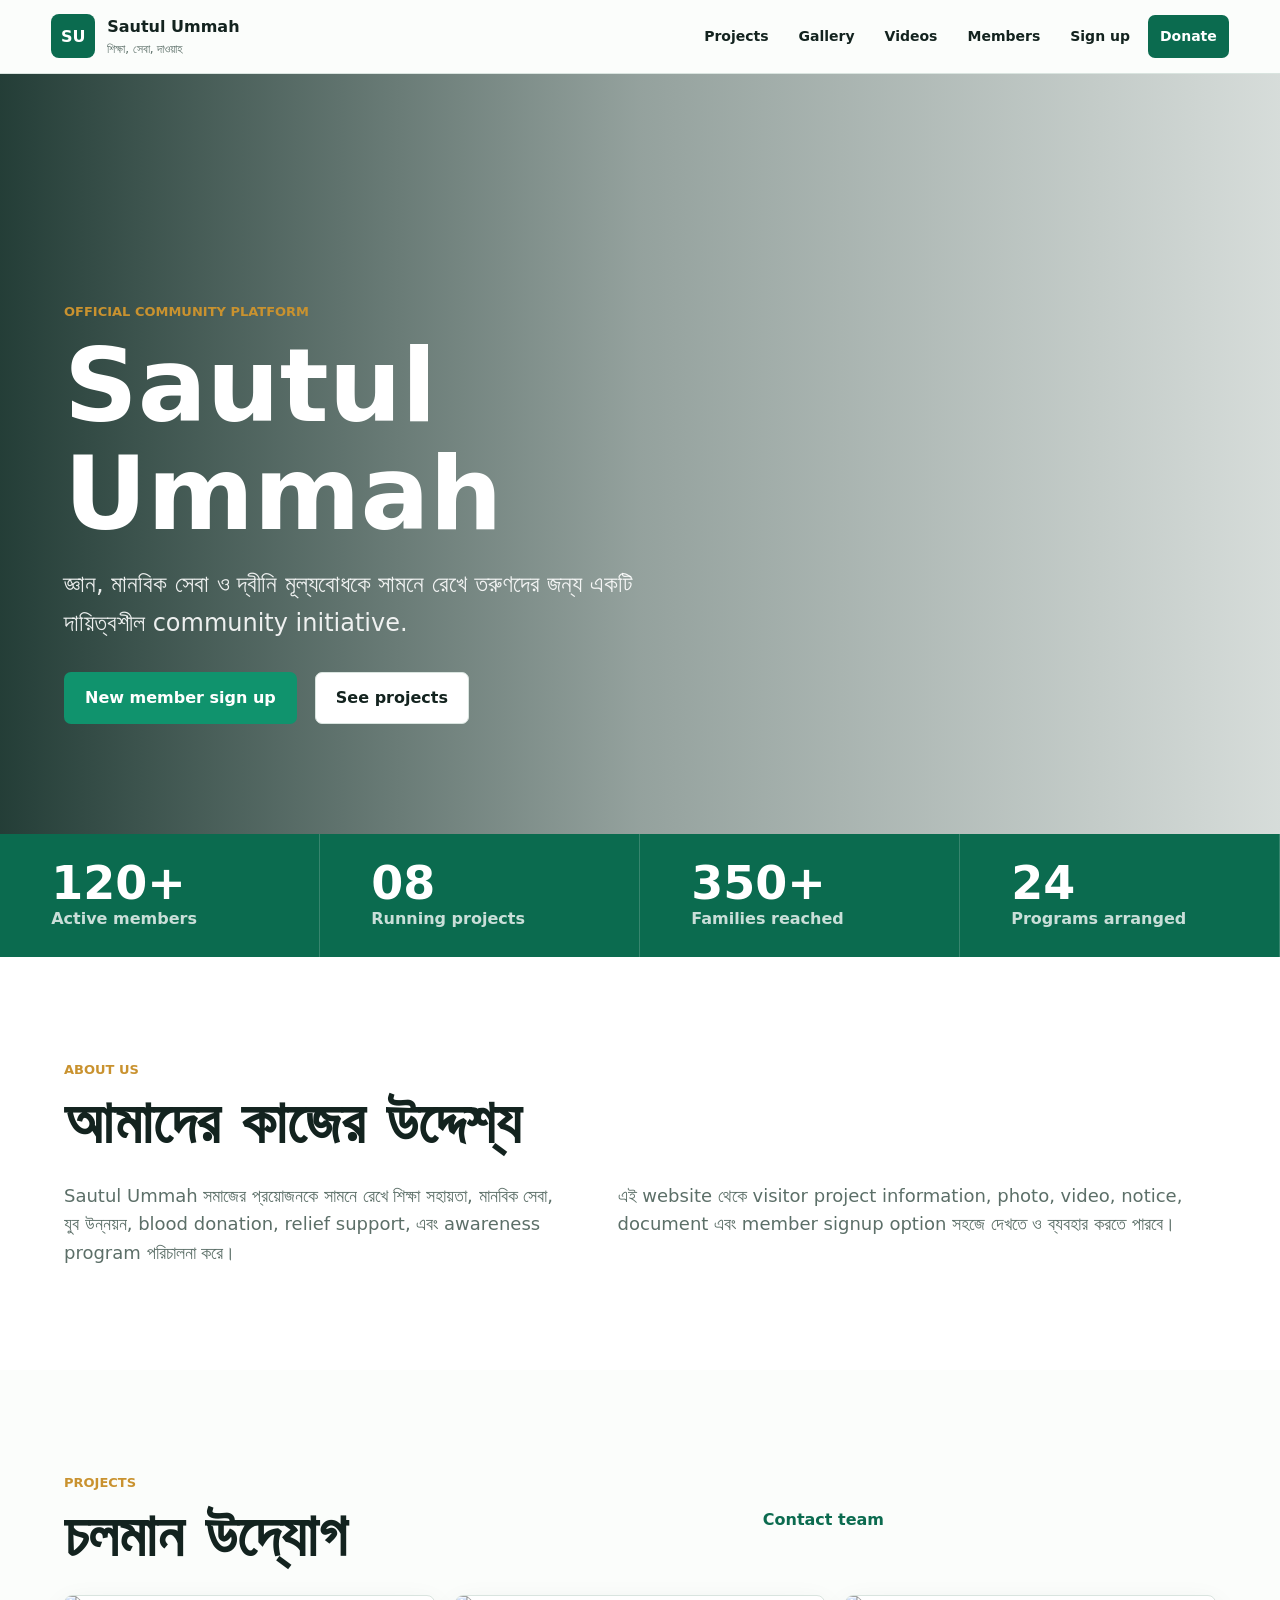
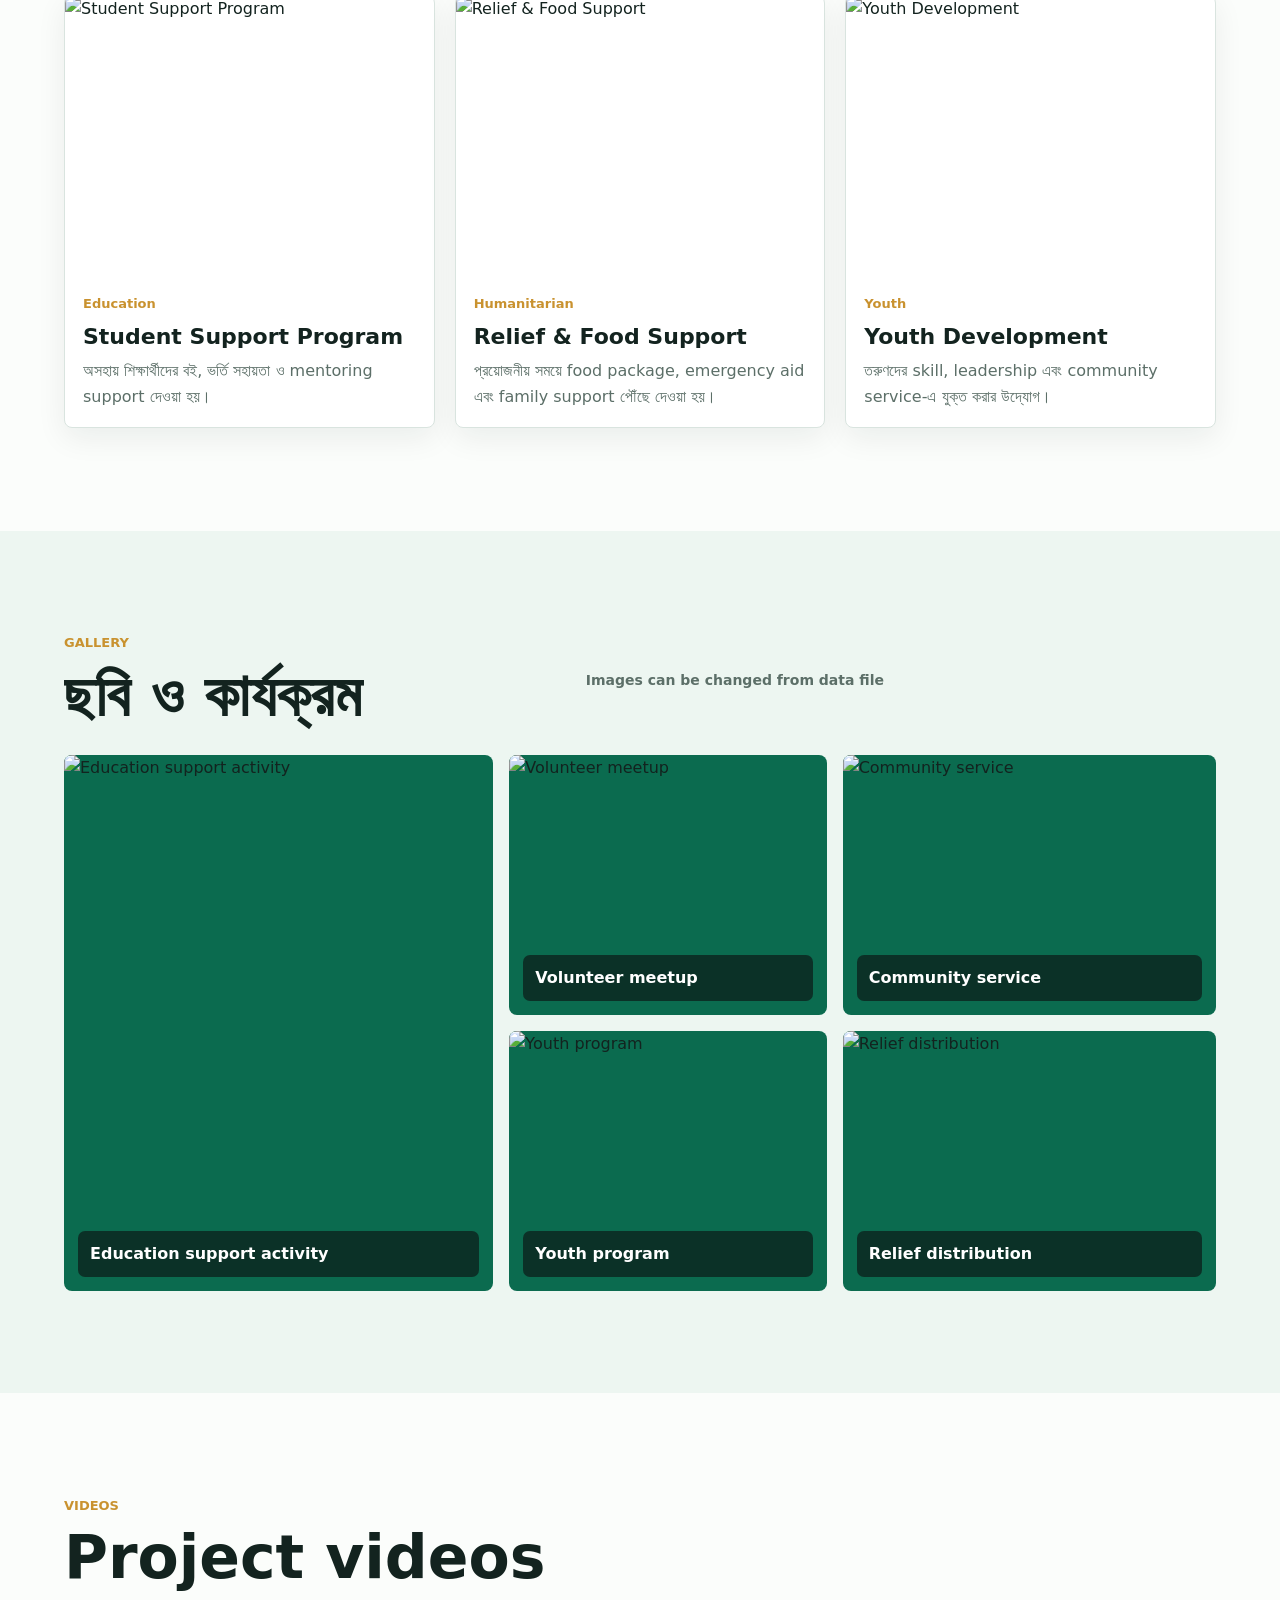
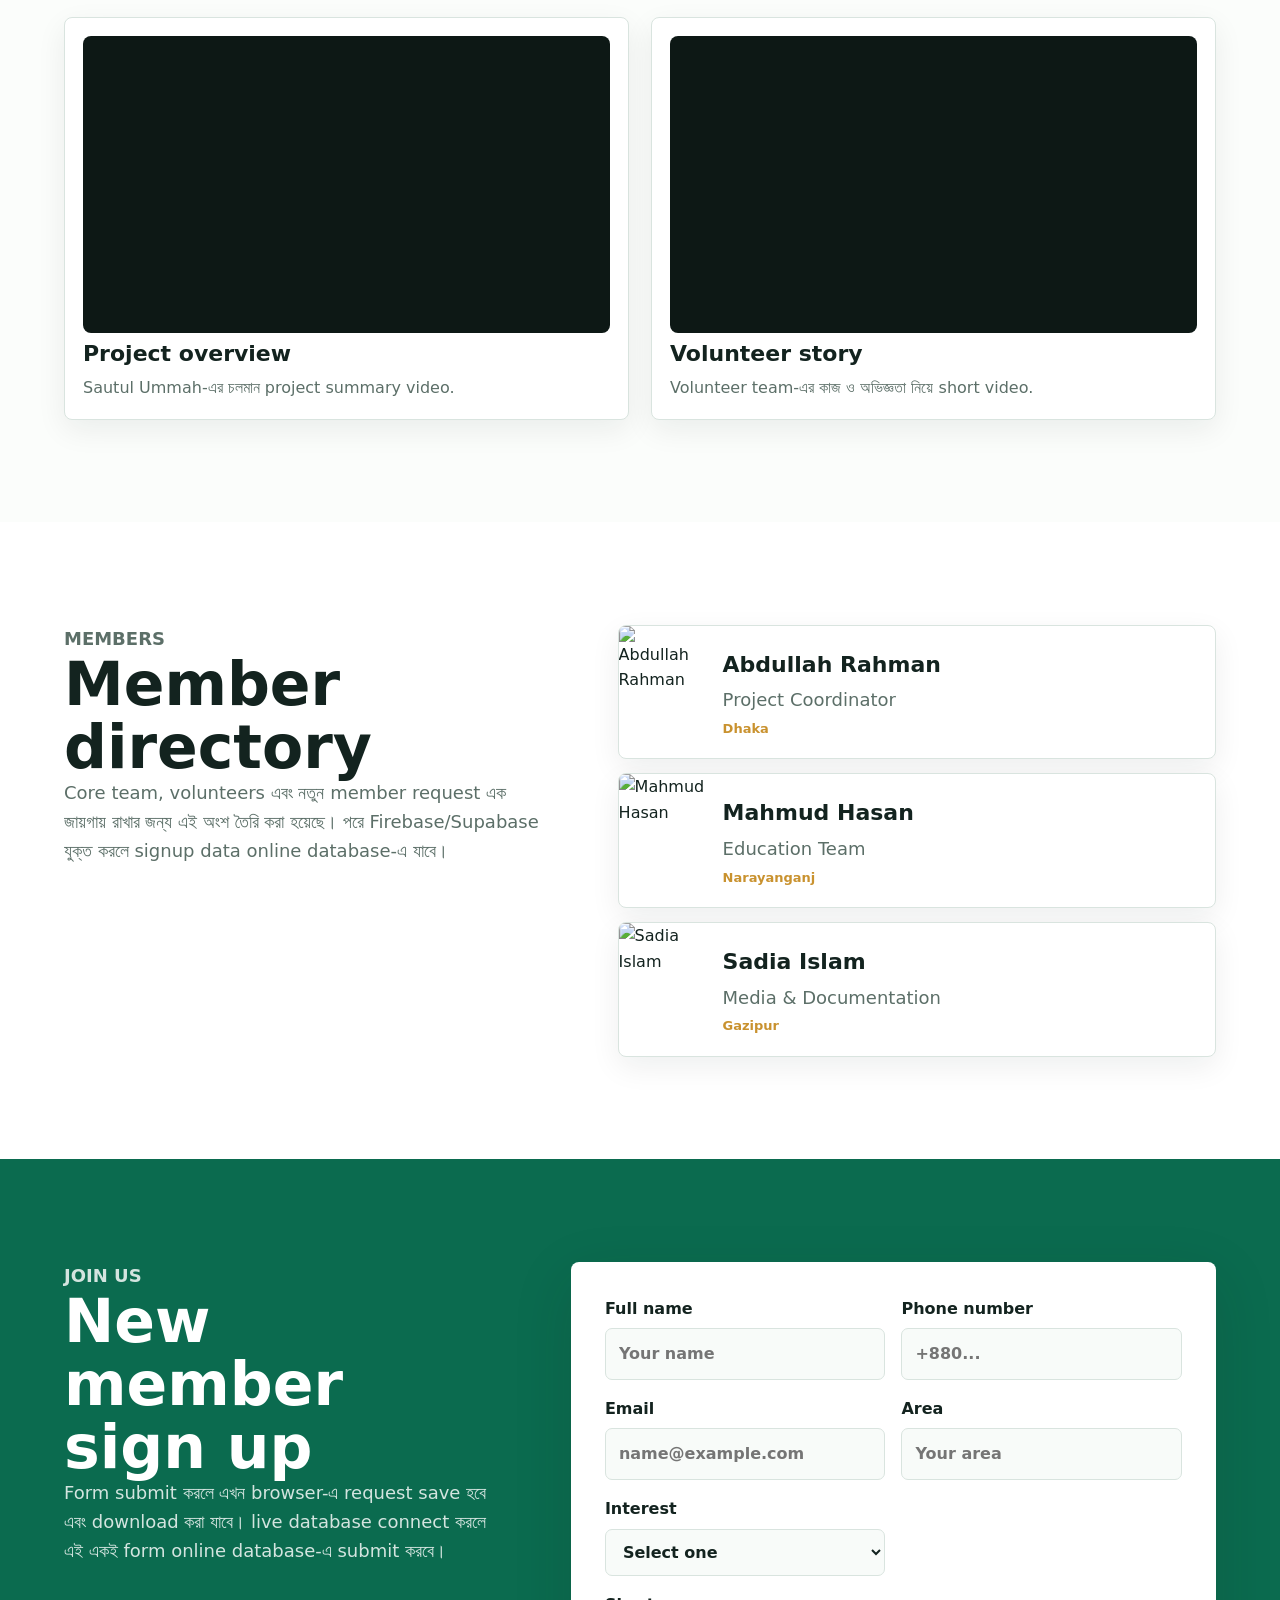
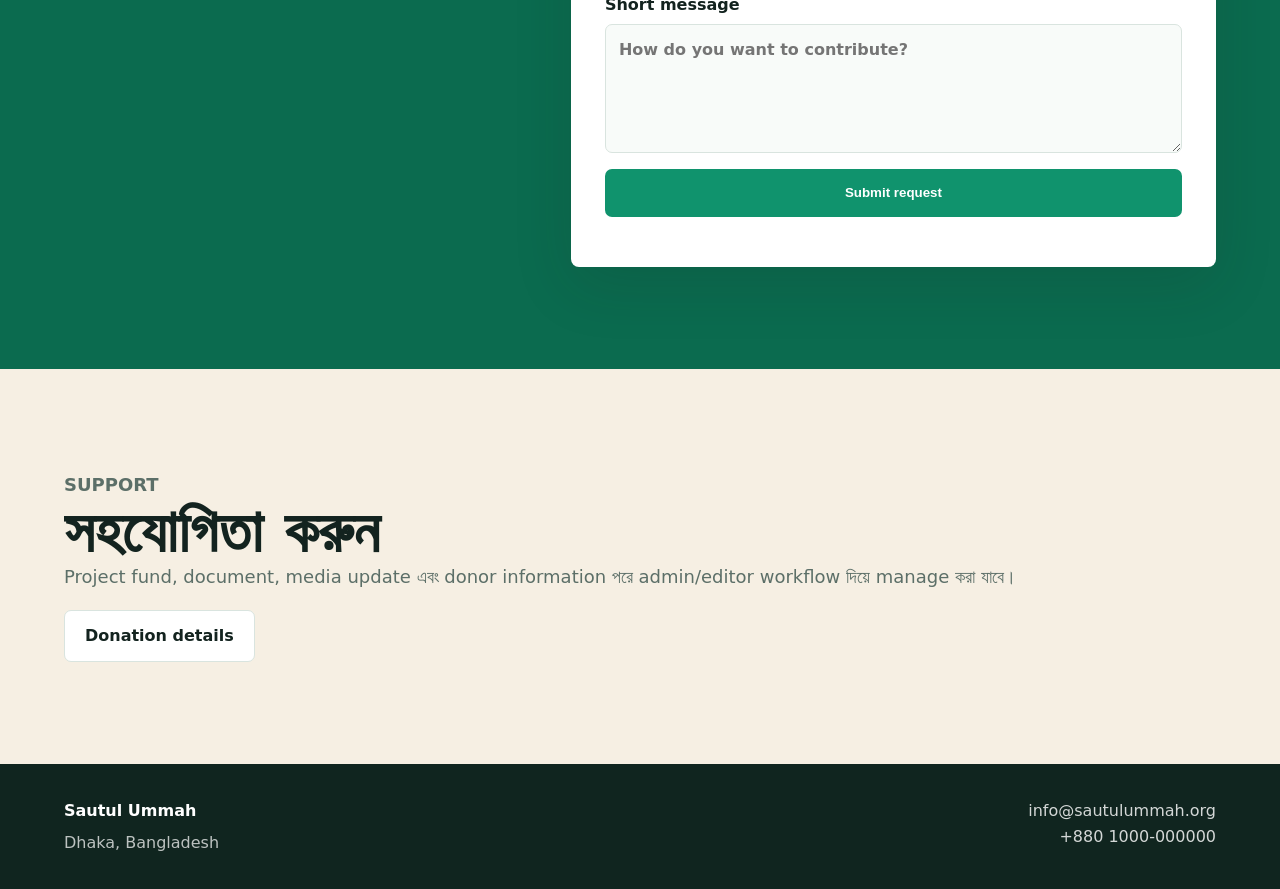
==== index.html @ bb265a9c "Initial Sautul Ummah website" ====
<!doctype html>
<html lang="bn">
  <head>
    <meta charset="utf-8" />
    <meta name="viewport" content="width=device-width, initial-scale=1" />
    <meta
      name="description"
      content="Sautul Ummah - শিক্ষা, সেবা ও সামাজিক কল্যাণমূলক উদ্যোগের অফিসিয়াল website."
    />
    <title>Sautul Ummah</title>
    <link rel="preconnect" href="https://images.unsplash.com" />
    <link rel="stylesheet" href="styles.css" />
  </head>
  <body>
    <header class="site-header">
      <a class="brand" href="#home" aria-label="Sautul Ummah home">
        <span class="brand-mark">SU</span>
        <span>
          <strong>Sautul Ummah</strong>
          <small>শিক্ষা, সেবা, দাওয়াহ</small>
        </span>
      </a>

      <button class="nav-toggle" type="button" aria-label="Menu" aria-expanded="false">
        <span></span>
        <span></span>
        <span></span>
      </button>

      <nav class="site-nav" aria-label="Primary navigation">
        <a href="#projects">Projects</a>
        <a href="#gallery">Gallery</a>
        <a href="#videos">Videos</a>
        <a href="#members">Members</a>
        <a href="#signup">Sign up</a>
        <a class="nav-cta" href="#donate">Donate</a>
      </nav>
    </header>

    <main id="home">
      <section class="hero">
        <div class="hero-media" role="img" aria-label="Community education and service"></div>
        <div class="hero-content">
          <p class="eyebrow">Official community platform</p>
          <h1>Sautul Ummah</h1>
          <p>
            জ্ঞান, মানবিক সেবা ও দ্বীনি মূল্যবোধকে সামনে রেখে তরুণদের জন্য একটি
            দায়িত্বশীল community initiative.
          </p>
          <div class="hero-actions">
            <a class="button primary" href="#signup">New member sign up</a>
            <a class="button secondary" href="#projects">See projects</a>
          </div>
        </div>
      </section>

      <section class="stats-band" aria-label="Sautul Ummah highlights">
        <div>
          <strong data-stat="members">120+</strong>
          <span>Active members</span>
        </div>
        <div>
          <strong data-stat="projects">08</strong>
          <span>Running projects</span>
        </div>
        <div>
          <strong data-stat="families">350+</strong>
          <span>Families reached</span>
        </div>
        <div>
          <strong data-stat="events">24</strong>
          <span>Programs arranged</span>
        </div>
      </section>

      <section class="section intro-section">
        <div class="section-heading">
          <p class="eyebrow">About us</p>
          <h2>আমাদের কাজের উদ্দেশ্য</h2>
        </div>
        <div class="intro-grid">
          <p>
            Sautul Ummah সমাজের প্রয়োজনকে সামনে রেখে শিক্ষা সহায়তা, মানবিক সেবা,
            যুব উন্নয়ন, blood donation, relief support, এবং awareness program পরিচালনা করে।
          </p>
          <p>
            এই website থেকে visitor project information, photo, video, notice, document
            এবং member signup option সহজে দেখতে ও ব্যবহার করতে পারবে।
          </p>
        </div>
      </section>

      <section class="section" id="projects">
        <div class="section-heading row-heading">
          <div>
            <p class="eyebrow">Projects</p>
            <h2>চলমান উদ্যোগ</h2>
          </div>
          <a class="text-link" href="#contact">Contact team</a>
        </div>
        <div class="project-grid" id="projectGrid"></div>
      </section>

      <section class="section gallery-section" id="gallery">
        <div class="section-heading row-heading">
          <div>
            <p class="eyebrow">Gallery</p>
            <h2>ছবি ও কার্যক্রম</h2>
          </div>
          <span class="section-note">Images can be changed from data file</span>
        </div>
        <div class="gallery-grid" id="galleryGrid"></div>
      </section>

      <section class="section video-section" id="videos">
        <div class="section-heading">
          <p class="eyebrow">Videos</p>
          <h2>Project videos</h2>
        </div>
        <div class="video-grid" id="videoGrid"></div>
      </section>

      <section class="section split-section" id="members">
        <div>
          <p class="eyebrow">Members</p>
          <h2>Member directory</h2>
          <p>
            Core team, volunteers এবং নতুন member request এক জায়গায় রাখার জন্য এই অংশ
            তৈরি করা হয়েছে। পরে Firebase/Supabase যুক্ত করলে signup data online database-এ যাবে।
          </p>
        </div>
        <div class="member-list" id="memberList"></div>
      </section>

      <section class="section signup-section" id="signup">
        <div class="signup-copy">
          <p class="eyebrow">Join us</p>
          <h2>New member sign up</h2>
          <p>
            Form submit করলে এখন browser-এ request save হবে এবং download করা যাবে।
            live database connect করলে এই একই form online database-এ submit করবে।
          </p>
        </div>
        <form class="signup-form" id="signupForm">
          <label>
            Full name
            <input name="name" type="text" placeholder="Your name" required />
          </label>
          <label>
            Phone number
            <input name="phone" type="tel" placeholder="+880..." required />
          </label>
          <label>
            Email
            <input name="email" type="email" placeholder="name@example.com" />
          </label>
          <label>
            Area
            <input name="area" type="text" placeholder="Your area" required />
          </label>
          <label>
            Interest
            <select name="interest" required>
              <option value="">Select one</option>
              <option>Education support</option>
              <option>Relief work</option>
              <option>Media team</option>
              <option>Event management</option>
              <option>General volunteer</option>
            </select>
          </label>
          <label class="full">
            Short message
            <textarea name="message" rows="4" placeholder="How do you want to contribute?"></textarea>
          </label>
          <button class="button primary full" type="submit">Submit request</button>
          <p class="form-status" id="formStatus" role="status"></p>
        </form>
      </section>

      <section class="section donate-section" id="donate">
        <div>
          <p class="eyebrow">Support</p>
          <h2>সহযোগিতা করুন</h2>
          <p>
            Project fund, document, media update এবং donor information পরে admin/editor
            workflow দিয়ে manage করা যাবে।
          </p>
        </div>
        <a class="button secondary" href="#contact">Donation details</a>
      </section>
    </main>

    <footer class="site-footer" id="contact">
      <div>
        <strong>Sautul Ummah</strong>
        <p>Dhaka, Bangladesh</p>
      </div>
      <div>
        <a href="mailto:info@sautulummah.org">info@sautulummah.org</a>
        <a href="tel:+8801000000000">+880 1000-000000</a>
      </div>
    </footer>

    <template id="projectTemplate">
      <article class="project-card">
        <img alt="" loading="lazy" />
        <div>
          <span></span>
          <h3></h3>
          <p></p>
        </div>
      </article>
    </template>

    <template id="galleryTemplate">
      <figure class="gallery-item">
        <img alt="" loading="lazy" />
        <figcaption></figcaption>
      </figure>
    </template>

    <template id="videoTemplate">
      <article class="video-card">
        <div class="video-frame"></div>
        <h3></h3>
        <p></p>
      </article>
    </template>

    <template id="memberTemplate">
      <article class="member-card">
        <img alt="" loading="lazy" />
        <div>
          <h3></h3>
          <p></p>
          <span></span>
        </div>
      </article>
    </template>

    <script src="script.js"></script>
  </body>
</html>
---- styles.css ----
:root {
  --ink: #13231f;
  --muted: #5c6f68;
  --line: #d9e4df;
  --paper: #fbfdfb;
  --soft: #edf6f1;
  --green: #0b6b4f;
  --green-2: #10936d;
  --gold: #c9922f;
  --red: #b94d43;
  --white: #ffffff;
  --shadow: 0 18px 60px rgba(19, 35, 31, 0.14);
}

* {
  box-sizing: border-box;
}

html {
  scroll-behavior: smooth;
}

body {
  margin: 0;
  color: var(--ink);
  background: var(--paper);
  font-family: Inter, ui-sans-serif, system-ui, -apple-system, BlinkMacSystemFont, "Segoe UI", sans-serif;
  line-height: 1.6;
}

img,
iframe {
  display: block;
  max-width: 100%;
}

a {
  color: inherit;
  text-decoration: none;
}

.site-header {
  position: sticky;
  top: 0;
  z-index: 20;
  display: flex;
  align-items: center;
  justify-content: space-between;
  gap: 24px;
  padding: 14px clamp(18px, 4vw, 56px);
  background: rgba(251, 253, 251, 0.92);
  border-bottom: 1px solid var(--line);
  backdrop-filter: blur(16px);
}

.brand {
  display: inline-flex;
  align-items: center;
  gap: 12px;
  min-width: max-content;
}

.brand-mark {
  display: grid;
  width: 44px;
  height: 44px;
  place-items: center;
  border-radius: 8px;
  color: var(--white);
  background: var(--green);
  font-weight: 800;
}

.brand strong,
.brand small {
  display: block;
}

.brand small {
  color: var(--muted);
  font-size: 12px;
}

.site-nav {
  display: flex;
  align-items: center;
  gap: 6px;
  font-size: 14px;
  font-weight: 700;
}

.site-nav a {
  padding: 10px 12px;
  border-radius: 7px;
}

.site-nav a:hover {
  background: var(--soft);
}

.site-nav .nav-cta {
  color: var(--white);
  background: var(--green);
}

.nav-toggle {
  display: none;
  width: 42px;
  height: 42px;
  border: 1px solid var(--line);
  border-radius: 7px;
  background: var(--white);
}

.nav-toggle span {
  display: block;
  width: 18px;
  height: 2px;
  margin: 4px auto;
  background: var(--ink);
}

.hero {
  position: relative;
  min-height: min(760px, calc(100vh - 72px));
  display: grid;
  align-items: end;
  overflow: hidden;
  color: var(--white);
}

.hero-media {
  position: absolute;
  inset: 0;
  background:
    linear-gradient(90deg, rgba(6, 35, 28, 0.88), rgba(6, 35, 28, 0.42), rgba(6, 35, 28, 0.15)),
    url("https://images.unsplash.com/photo-1593113598332-cd288d649433?auto=format&fit=crop&w=1800&q=82") center/cover;
}

.hero-content {
  position: relative;
  width: min(760px, 100%);
  padding: clamp(70px, 14vw, 150px) clamp(18px, 5vw, 70px) clamp(64px, 9vw, 110px);
}

.eyebrow {
  margin: 0 0 10px;
  color: var(--gold);
  font-size: 13px;
  font-weight: 800;
  letter-spacing: 0;
  text-transform: uppercase;
}

.hero h1,
.section h2 {
  margin: 0;
  line-height: 1.05;
  letter-spacing: 0;
}

.hero h1 {
  font-size: clamp(48px, 8vw, 104px);
}

.hero p:not(.eyebrow) {
  max-width: 620px;
  margin: 18px 0 0;
  color: rgba(255, 255, 255, 0.9);
  font-size: clamp(18px, 2vw, 24px);
}

.hero-actions,
.row-heading,
.donate-section {
  display: flex;
  align-items: center;
  justify-content: space-between;
  gap: 18px;
  flex-wrap: wrap;
}

.hero-actions {
  justify-content: flex-start;
  margin-top: 30px;
}

.button {
  display: inline-flex;
  align-items: center;
  justify-content: center;
  min-height: 48px;
  padding: 12px 20px;
  border: 1px solid transparent;
  border-radius: 7px;
  font-weight: 800;
  cursor: pointer;
}

.button.primary {
  color: var(--white);
  background: var(--green-2);
}

.button.secondary {
  color: var(--ink);
  background: var(--white);
  border-color: var(--line);
}

.text-link {
  color: var(--green);
  font-weight: 800;
}

.stats-band {
  display: grid;
  grid-template-columns: repeat(4, 1fr);
  background: var(--green);
  color: var(--white);
}

.stats-band div {
  padding: 26px clamp(18px, 4vw, 52px);
  border-right: 1px solid rgba(255, 255, 255, 0.18);
}

.stats-band strong {
  display: block;
  font-size: clamp(28px, 4vw, 46px);
  line-height: 1;
}

.stats-band span {
  color: rgba(255, 255, 255, 0.78);
  font-weight: 700;
}

.section {
  padding: clamp(58px, 8vw, 104px) clamp(18px, 5vw, 70px);
}

.section-heading {
  max-width: 820px;
  margin-bottom: 28px;
}

.section h2 {
  font-size: clamp(32px, 5vw, 60px);
}

.intro-section {
  background: var(--white);
}

.intro-grid,
.split-section {
  display: grid;
  grid-template-columns: 0.9fr 1.1fr;
  gap: clamp(24px, 5vw, 70px);
  align-items: start;
}

.intro-grid p,
.split-section p,
.signup-copy p,
.donate-section p {
  margin: 0;
  color: var(--muted);
  font-size: 18px;
}

.project-grid {
  display: grid;
  grid-template-columns: repeat(3, minmax(0, 1fr));
  gap: 20px;
}

.project-card,
.video-card,
.member-card {
  background: var(--white);
  border: 1px solid var(--line);
  border-radius: 8px;
  overflow: hidden;
  box-shadow: 0 10px 30px rgba(19, 35, 31, 0.07);
}

.project-card img {
  width: 100%;
  aspect-ratio: 4 / 3;
  object-fit: cover;
}

.project-card div,
.video-card,
.member-card div {
  padding: 18px;
}

.project-card span,
.member-card span {
  color: var(--gold);
  font-size: 13px;
  font-weight: 800;
}

.project-card h3,
.video-card h3,
.member-card h3 {
  margin: 8px 0;
  font-size: 22px;
  line-height: 1.2;
}

.project-card p,
.video-card p,
.member-card p {
  margin: 0;
  color: var(--muted);
}

.gallery-section {
  background: var(--soft);
}

.section-note {
  color: var(--muted);
  font-size: 14px;
  font-weight: 700;
}

.gallery-grid {
  display: grid;
  grid-template-columns: 1.15fr 0.85fr 1fr;
  gap: 16px;
}

.gallery-item {
  position: relative;
  min-height: 260px;
  margin: 0;
  overflow: hidden;
  border-radius: 8px;
  background: var(--green);
}

.gallery-item:first-child {
  grid-row: span 2;
}

.gallery-item img {
  width: 100%;
  height: 100%;
  min-height: inherit;
  object-fit: cover;
}

.gallery-item figcaption {
  position: absolute;
  left: 14px;
  right: 14px;
  bottom: 14px;
  padding: 10px 12px;
  border-radius: 7px;
  color: var(--white);
  background: rgba(12, 34, 29, 0.78);
  font-weight: 800;
}

.video-grid {
  display: grid;
  grid-template-columns: repeat(2, minmax(0, 1fr));
  gap: 22px;
}

.video-frame {
  aspect-ratio: 16 / 9;
  overflow: hidden;
  border-radius: 8px;
  background: #0d1815;
}

.video-frame iframe {
  width: 100%;
  height: 100%;
  border: 0;
}

.split-section {
  background: var(--white);
}

.member-list {
  display: grid;
  gap: 14px;
}

.member-card {
  display: grid;
  grid-template-columns: 86px 1fr;
  align-items: center;
}

.member-card img {
  width: 86px;
  height: 100%;
  min-height: 110px;
  object-fit: cover;
}

.signup-section {
  display: grid;
  grid-template-columns: 0.8fr 1.2fr;
  gap: clamp(26px, 6vw, 90px);
  background: var(--green);
  color: var(--white);
}

.signup-section .eyebrow,
.signup-section p {
  color: rgba(255, 255, 255, 0.82);
}

.signup-form {
  display: grid;
  grid-template-columns: repeat(2, minmax(0, 1fr));
  gap: 16px;
  padding: clamp(18px, 4vw, 34px);
  border-radius: 8px;
  background: var(--white);
  color: var(--ink);
  box-shadow: var(--shadow);
}

.signup-form label {
  display: grid;
  gap: 7px;
  font-weight: 800;
}

.signup-form .full {
  grid-column: 1 / -1;
}

input,
select,
textarea {
  width: 100%;
  border: 1px solid var(--line);
  border-radius: 7px;
  padding: 12px 13px;
  color: var(--ink);
  background: #f8fbf9;
  font: inherit;
}

textarea {
  resize: vertical;
}

.form-status {
  grid-column: 1 / -1;
  margin: 0;
  color: var(--green);
  font-weight: 800;
}

.donate-section {
  background: #f6efe3;
}

.site-footer {
  display: flex;
  justify-content: space-between;
  gap: 20px;
  padding: 34px clamp(18px, 5vw, 70px);
  background: #10251f;
  color: var(--white);
}

.site-footer p {
  margin: 6px 0 0;
  color: rgba(255, 255, 255, 0.72);
}

.site-footer a {
  display: block;
  color: rgba(255, 255, 255, 0.82);
  text-align: right;
}

@media (max-width: 920px) {
  .nav-toggle {
    display: block;
  }

  .site-nav {
    position: absolute;
    left: 18px;
    right: 18px;
    top: 74px;
    display: none;
    flex-direction: column;
    align-items: stretch;
    padding: 12px;
    background: var(--white);
    border: 1px solid var(--line);
    border-radius: 8px;
    box-shadow: var(--shadow);
  }

  .site-nav.is-open {
    display: flex;
  }

  .stats-band,
  .project-grid,
  .video-grid,
  .intro-grid,
  .split-section,
  .signup-section {
    grid-template-columns: 1fr;
  }

  .gallery-grid {
    grid-template-columns: 1fr 1fr;
  }
}

@media (max-width: 640px) {
  .site-header {
    padding-inline: 14px;
  }

  .hero {
    min-height: 680px;
  }

  .hero-media {
    background:
      linear-gradient(180deg, rgba(6, 35, 28, 0.35), rgba(6, 35, 28, 0.88)),
      url("https://images.unsplash.com/photo-1593113598332-cd288d649433?auto=format&fit=crop&w=1200&q=82") center/cover;
  }

  .stats-band,
  .gallery-grid,
  .signup-form {
    grid-template-columns: 1fr;
  }

  .stats-band div {
    border-right: 0;
    border-bottom: 1px solid rgba(255, 255, 255, 0.18);
  }

  .member-card {
    grid-template-columns: 74px 1fr;
  }

  .member-card img {
    width: 74px;
  }

  .site-footer {
    display: grid;
  }

  .site-footer a {
    text-align: left;
  }
}
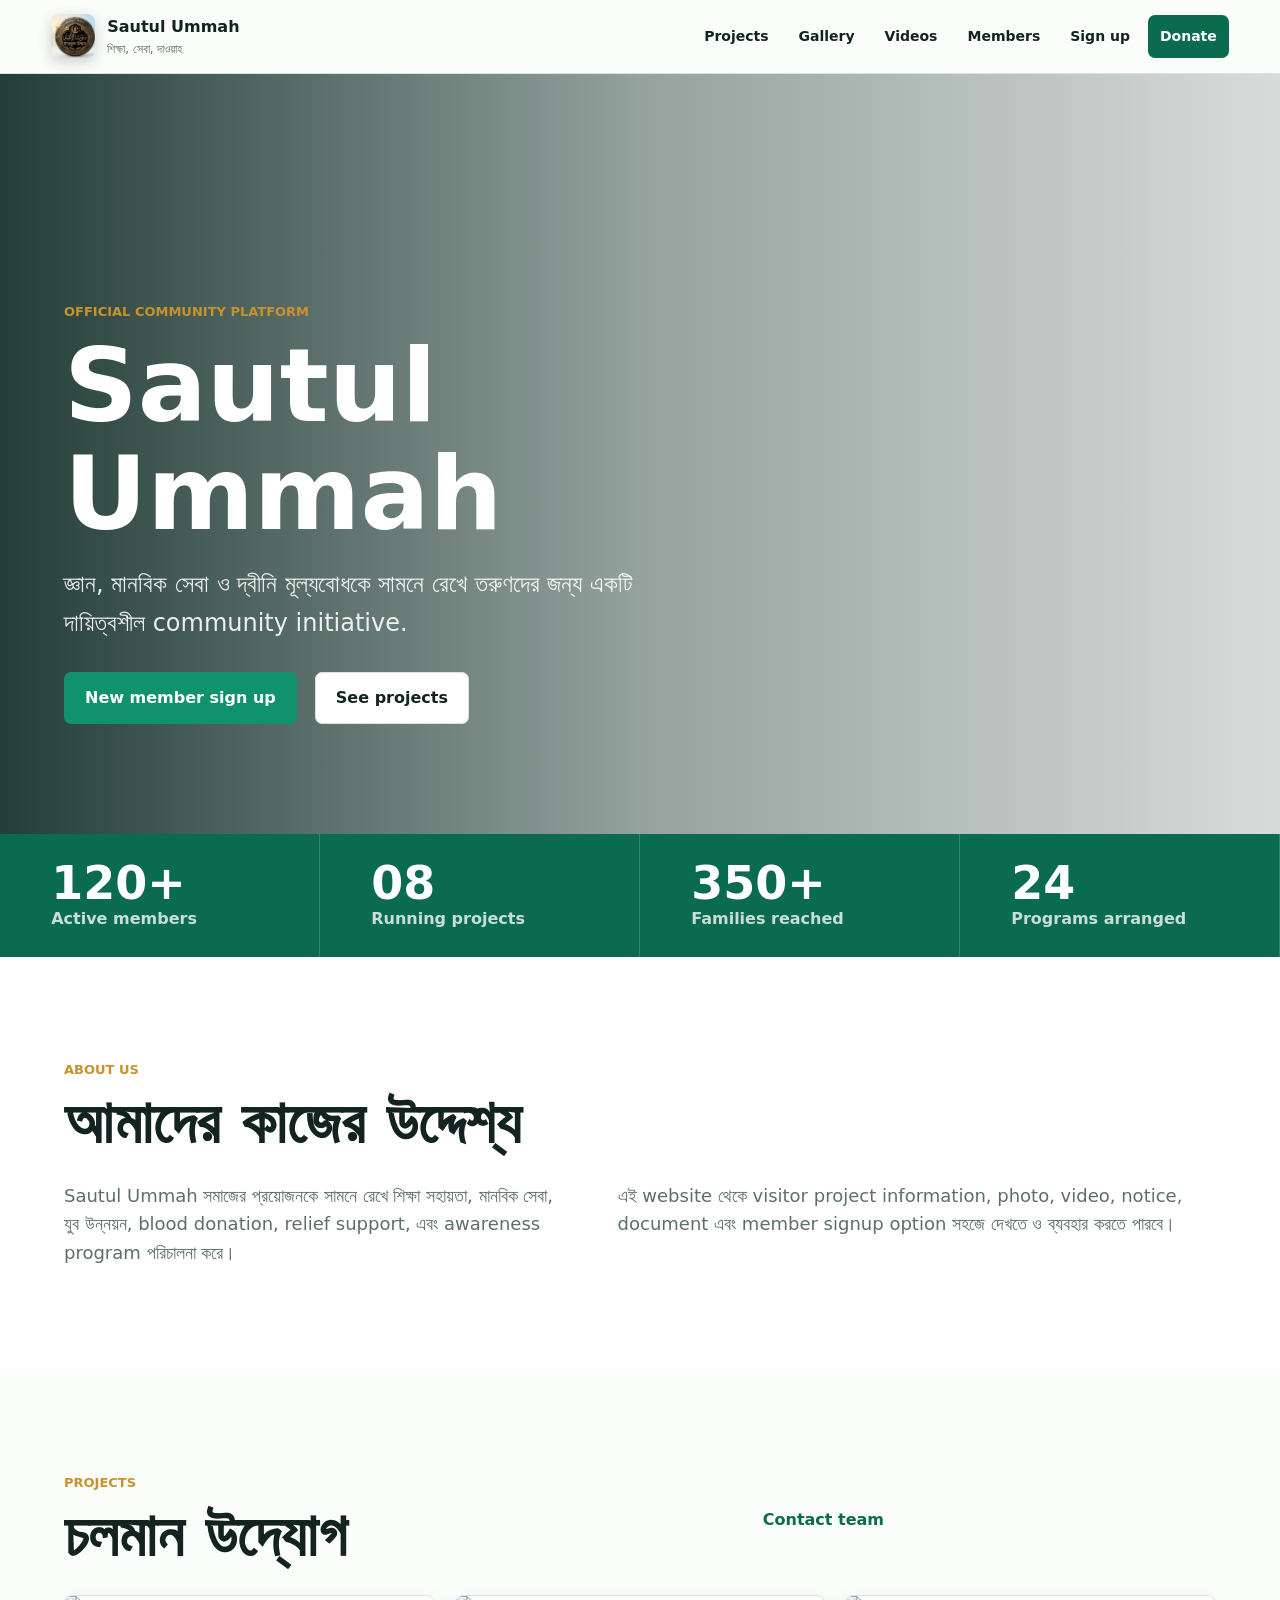
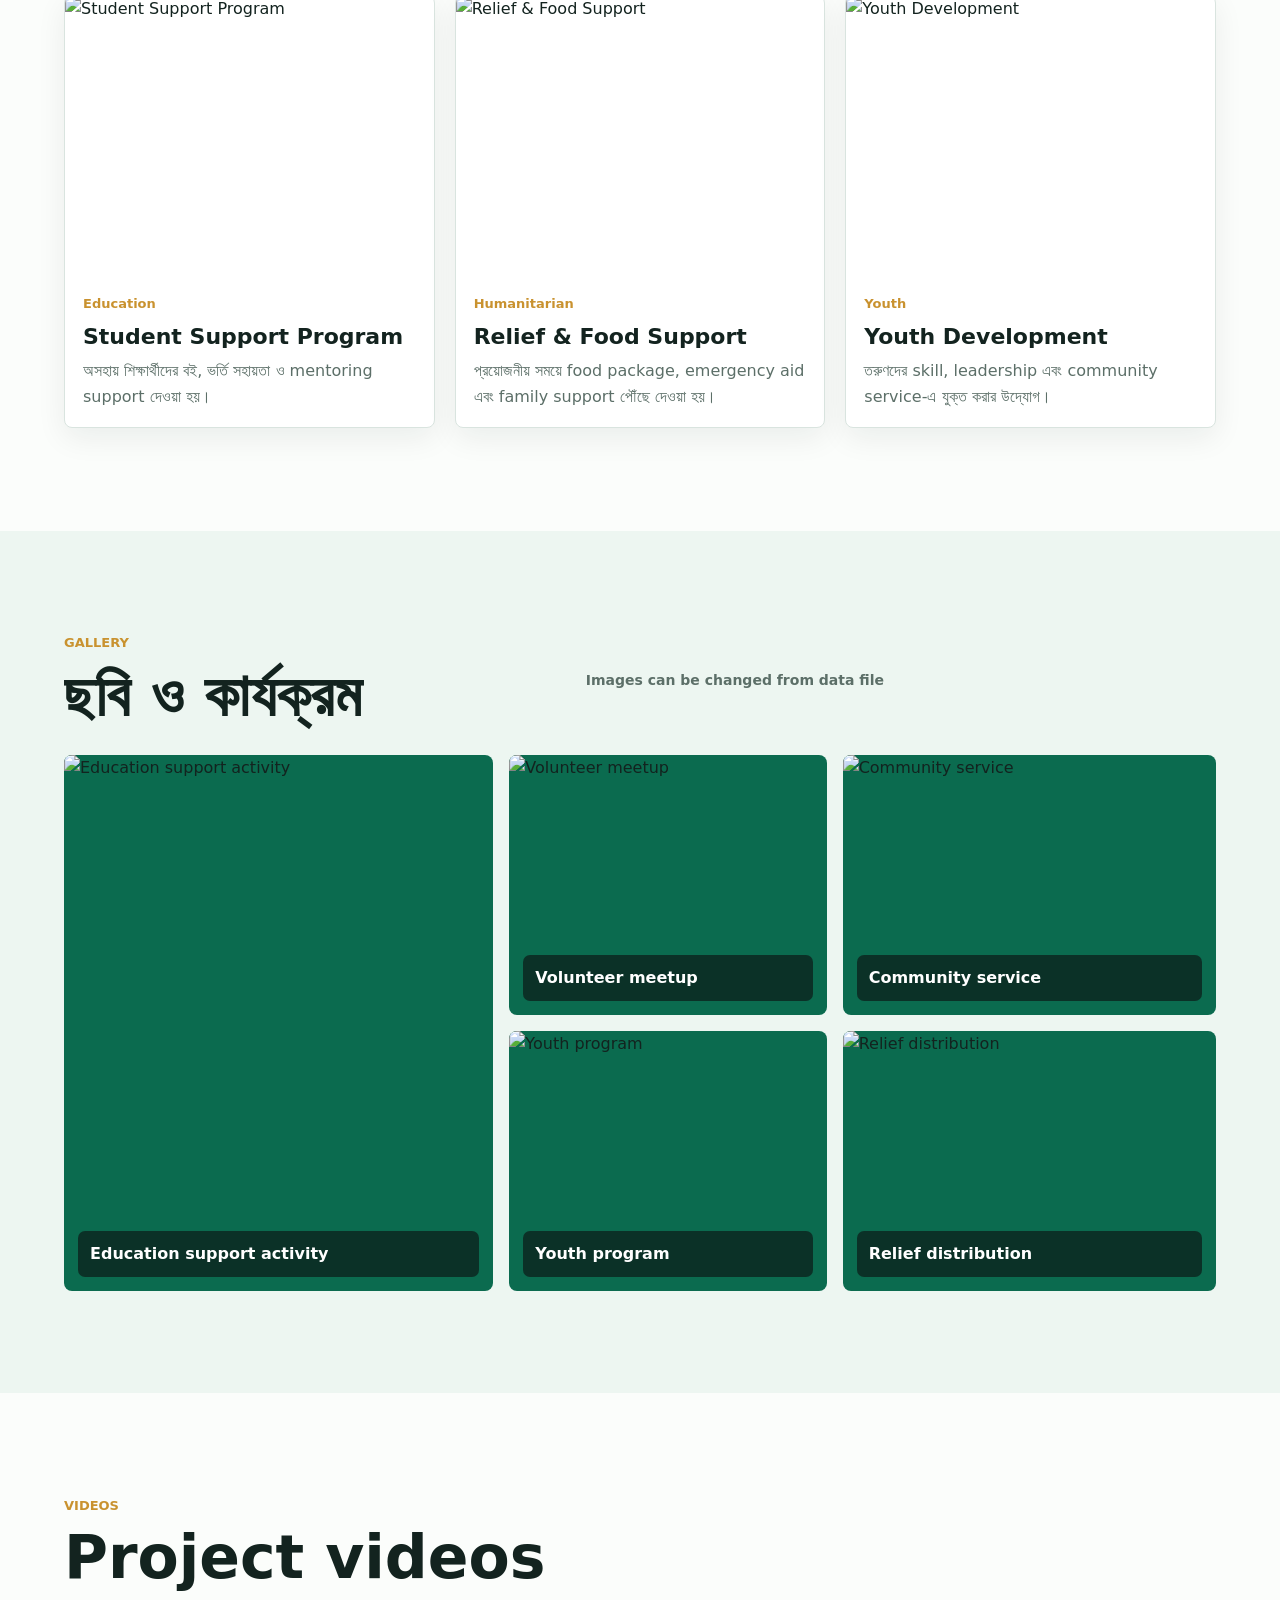
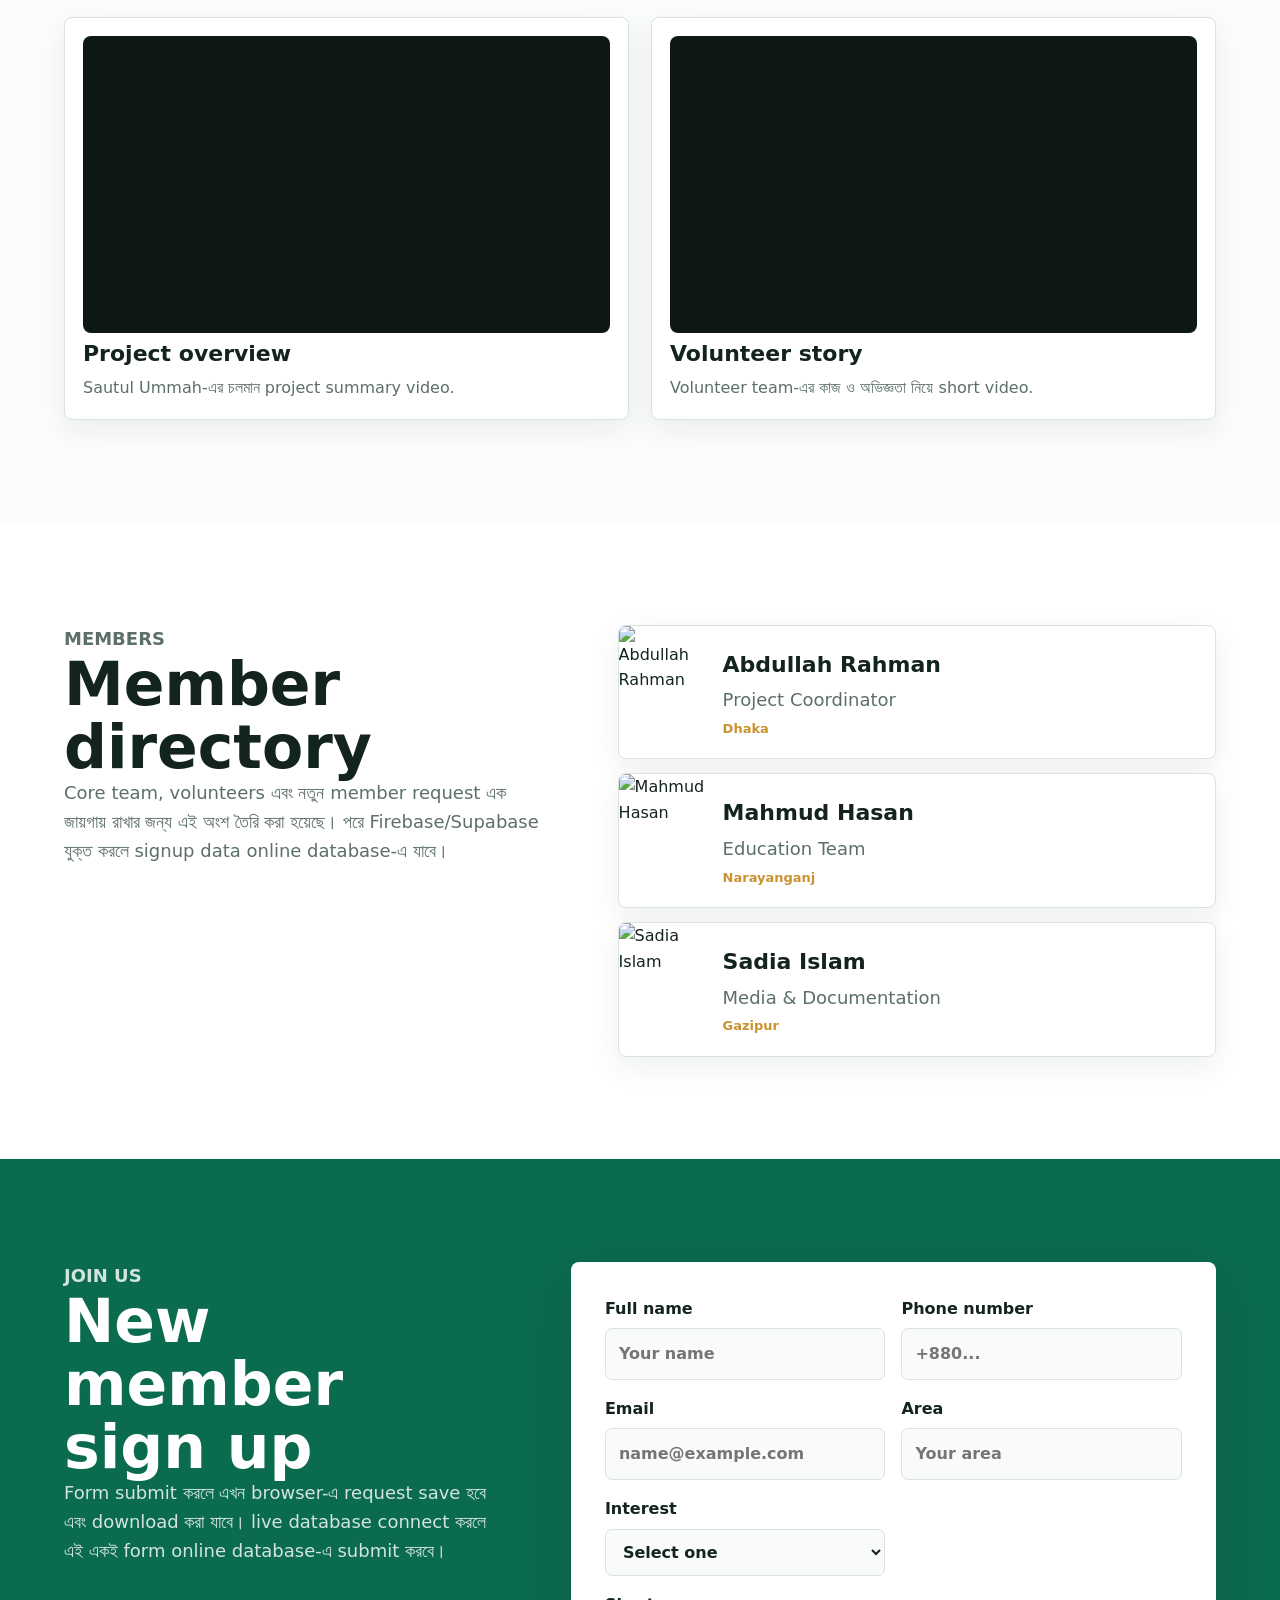
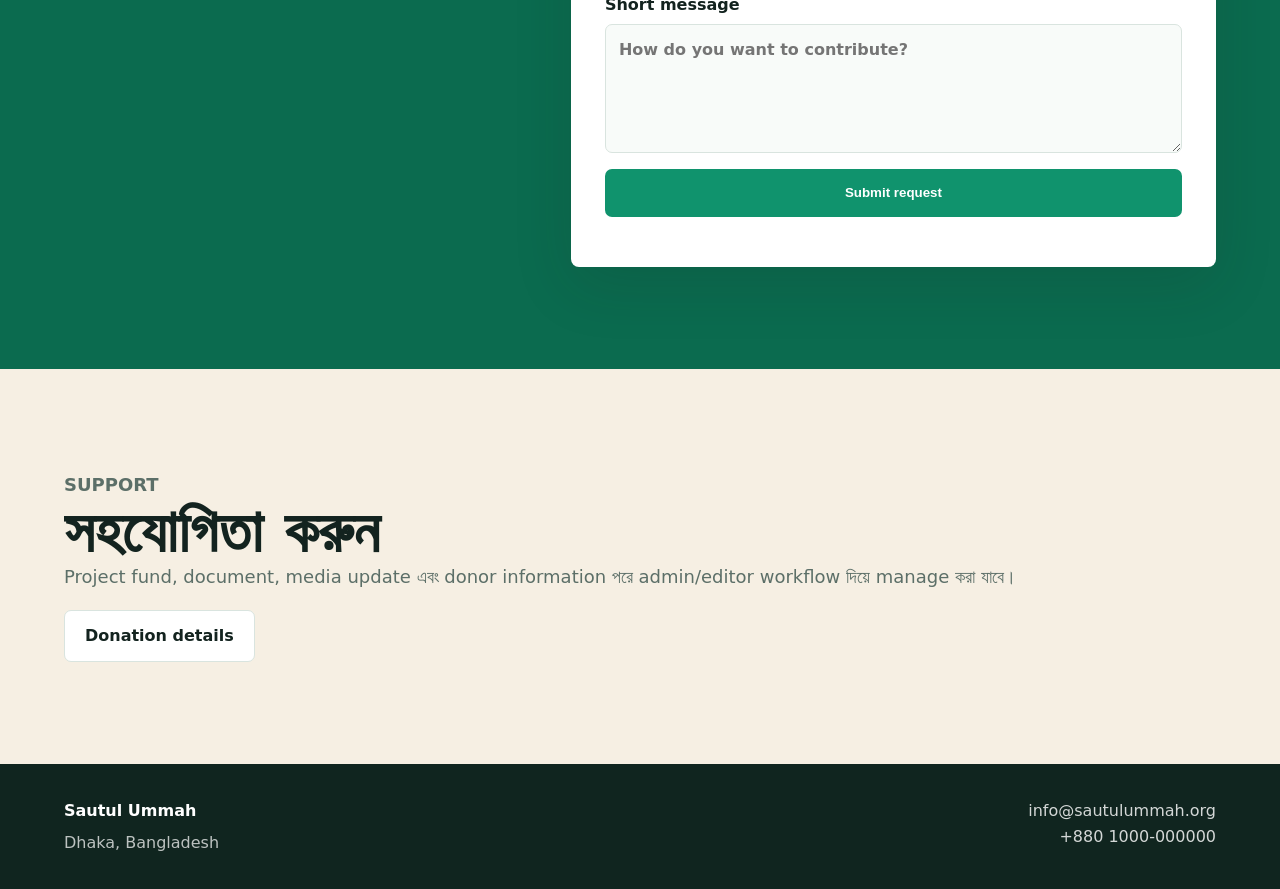
==== commit 1f915151: "Add Sautul Ummah logo" ====
--- a/index.html
+++ b/index.html
@@ -14,7 +14,7 @@
   <body>
     <header class="site-header">
       <a class="brand" href="#home" aria-label="Sautul Ummah home">
-        <span class="brand-mark">SU</span>
+        <img class="brand-logo" src="public/sautul-ummah-logo.png" alt="Sautul Ummah logo" />
         <span>
           <strong>Sautul Ummah</strong>
           <small>শিক্ষা, সেবা, দাওয়াহ</small>
--- a/styles.css
+++ b/styles.css
@@ -60,15 +60,13 @@
   min-width: max-content;
 }
 
-.brand-mark {
-  display: grid;
+.brand-logo {
   width: 44px;
   height: 44px;
-  place-items: center;
   border-radius: 8px;
-  color: var(--white);
-  background: var(--green);
-  font-weight: 800;
+  object-fit: cover;
+  object-position: center;
+  box-shadow: 0 4px 14px rgba(19, 35, 31, 0.2);
 }
 
 .brand strong,
@@ -488,6 +486,127 @@
   display: block;
   color: rgba(255, 255, 255, 0.82);
   text-align: right;
+}
+
+.admin-body {
+  background: #f4f8f5;
+}
+
+.admin-shell {
+  width: min(1180px, calc(100% - 28px));
+  margin: 0 auto;
+  padding: 28px 0 60px;
+}
+
+.admin-hero,
+.admin-panel,
+.editor-section {
+  border: 1px solid var(--line);
+  border-radius: 8px;
+  background: var(--white);
+  box-shadow: 0 12px 36px rgba(19, 35, 31, 0.08);
+}
+
+.admin-hero {
+  display: flex;
+  align-items: center;
+  justify-content: space-between;
+  gap: 24px;
+  padding: clamp(22px, 4vw, 42px);
+}
+
+.admin-hero h1 {
+  margin: 0;
+  font-size: clamp(34px, 5vw, 62px);
+  line-height: 1.05;
+}
+
+.admin-hero p {
+  max-width: 720px;
+  margin: 14px 0 0;
+  color: var(--muted);
+}
+
+.admin-actions,
+.editor-title {
+  display: flex;
+  align-items: center;
+  justify-content: space-between;
+  gap: 14px;
+  flex-wrap: wrap;
+}
+
+.admin-actions {
+  min-width: max-content;
+}
+
+.admin-panel {
+  display: grid;
+  gap: 18px;
+  margin-top: 18px;
+  padding: 18px;
+}
+
+.editor-section {
+  padding: clamp(18px, 3vw, 28px);
+  box-shadow: none;
+}
+
+.editor-section .section-heading {
+  margin-bottom: 18px;
+}
+
+.editor-section h2 {
+  margin: 0;
+  font-size: clamp(24px, 3vw, 36px);
+}
+
+.admin-grid {
+  display: grid;
+  grid-template-columns: repeat(2, minmax(0, 1fr));
+  gap: 14px;
+}
+
+.admin-grid.two {
+  grid-template-columns: repeat(4, minmax(0, 1fr));
+}
+
+.admin-grid label {
+  display: grid;
+  gap: 7px;
+  color: var(--ink);
+  font-weight: 800;
+}
+
+.editor-list {
+  display: grid;
+  gap: 14px;
+  margin-top: 18px;
+}
+
+.editor-card {
+  padding: 16px;
+  border: 1px solid var(--line);
+  border-radius: 8px;
+  background: #f9fcfa;
+}
+
+.editor-card-head {
+  display: flex;
+  align-items: center;
+  justify-content: space-between;
+  gap: 12px;
+  margin-bottom: 14px;
+}
+
+.editor-card-head button {
+  min-height: 38px;
+  border: 1px solid rgba(185, 77, 67, 0.28);
+  border-radius: 7px;
+  color: var(--red);
+  background: #fff6f4;
+  font-weight: 800;
+  cursor: pointer;
 }
 
 @media (max-width: 920px) {
@@ -519,7 +638,8 @@
   .video-grid,
   .intro-grid,
   .split-section,
-  .signup-section {
+  .signup-section,
+  .admin-grid.two {
     grid-template-columns: 1fr;
   }
 
@@ -569,4 +689,11 @@
   .site-footer a {
     text-align: left;
   }
-}
+
+  .admin-hero,
+  .admin-actions,
+  .admin-grid {
+    display: grid;
+    grid-template-columns: 1fr;
+  }
+}
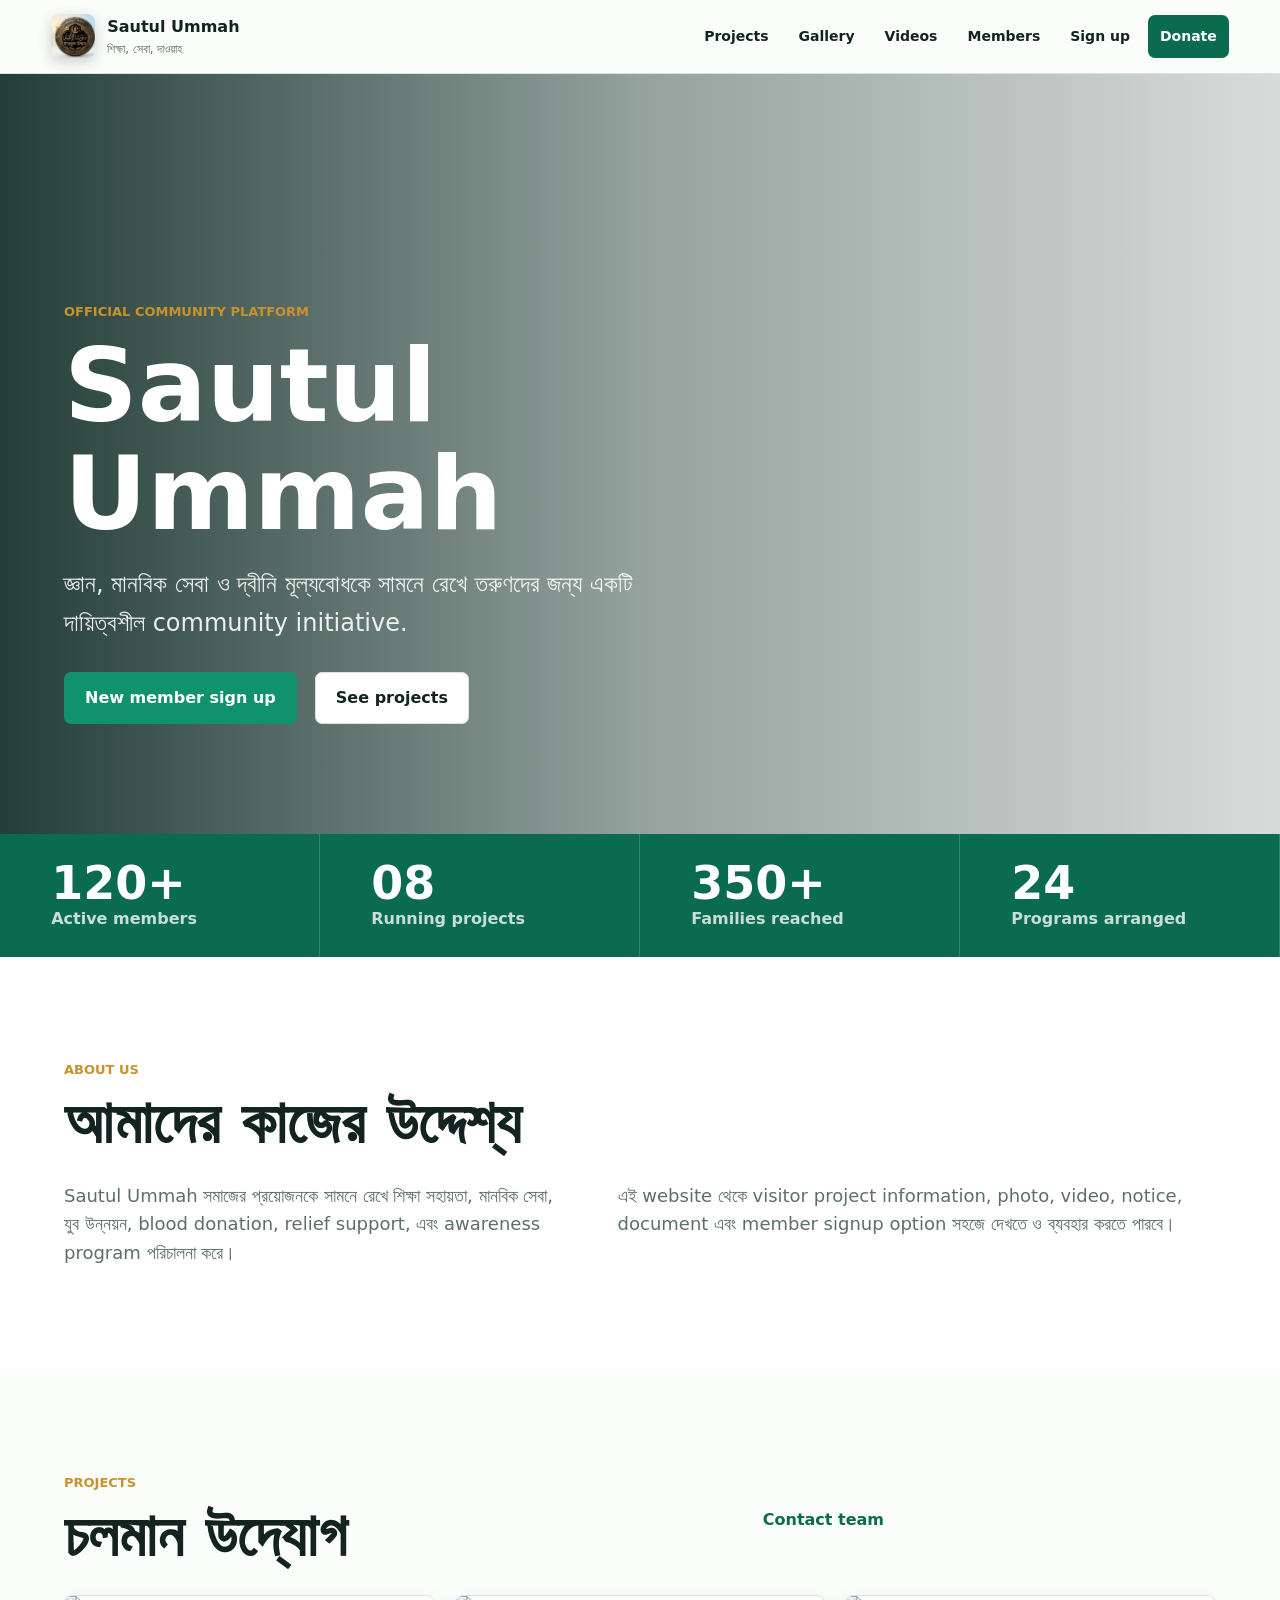
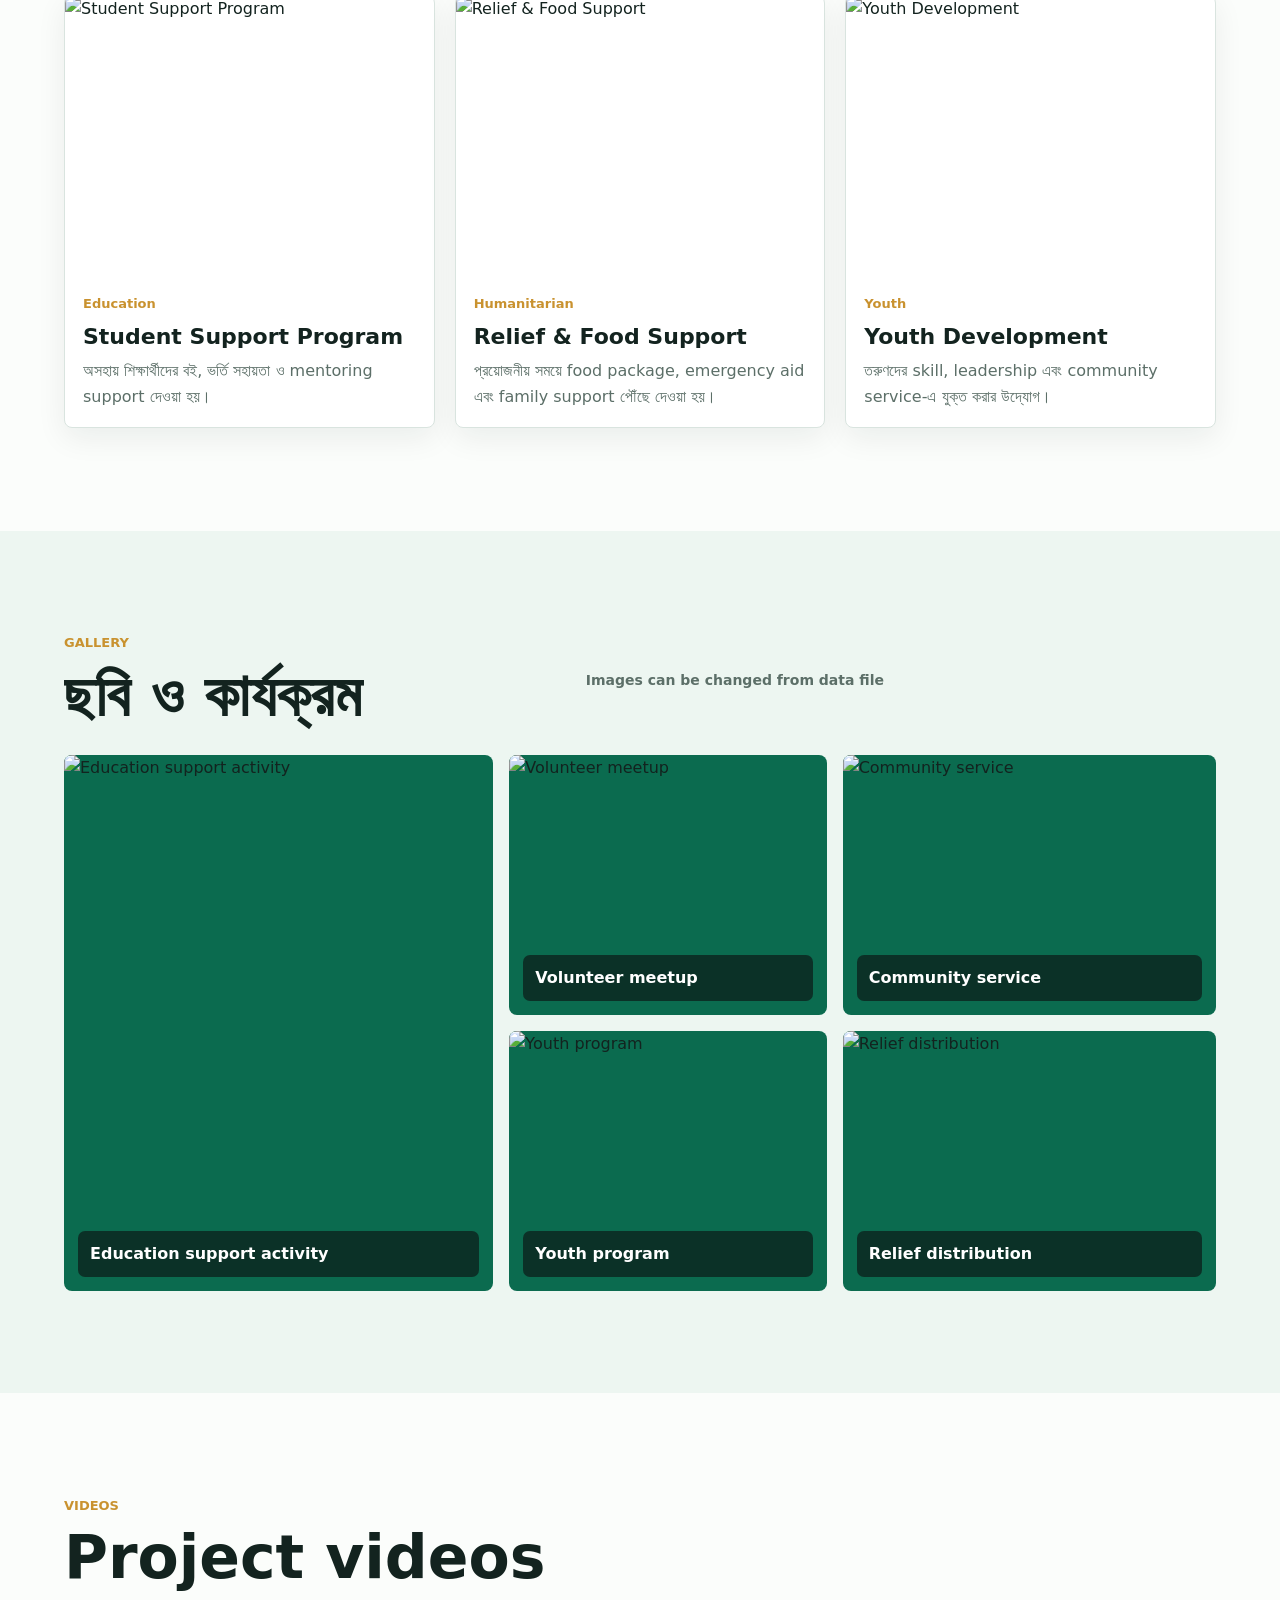
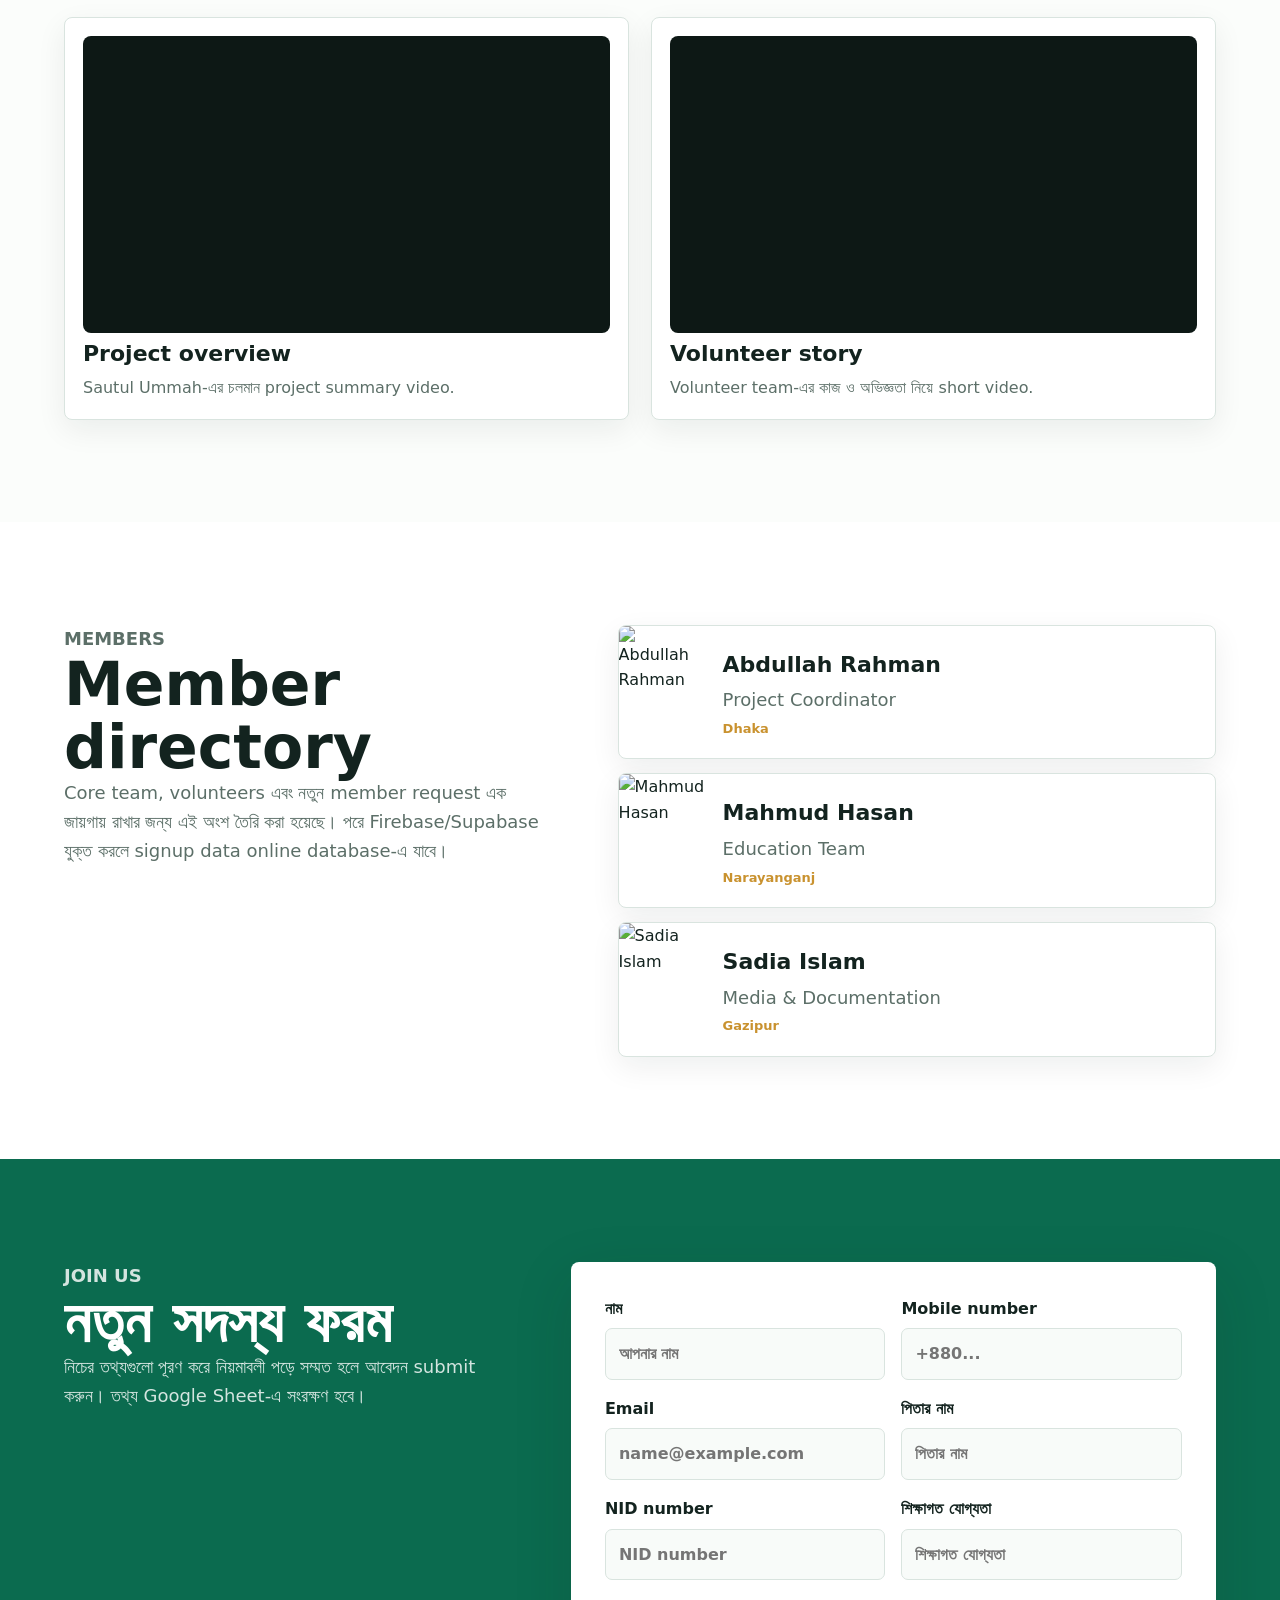
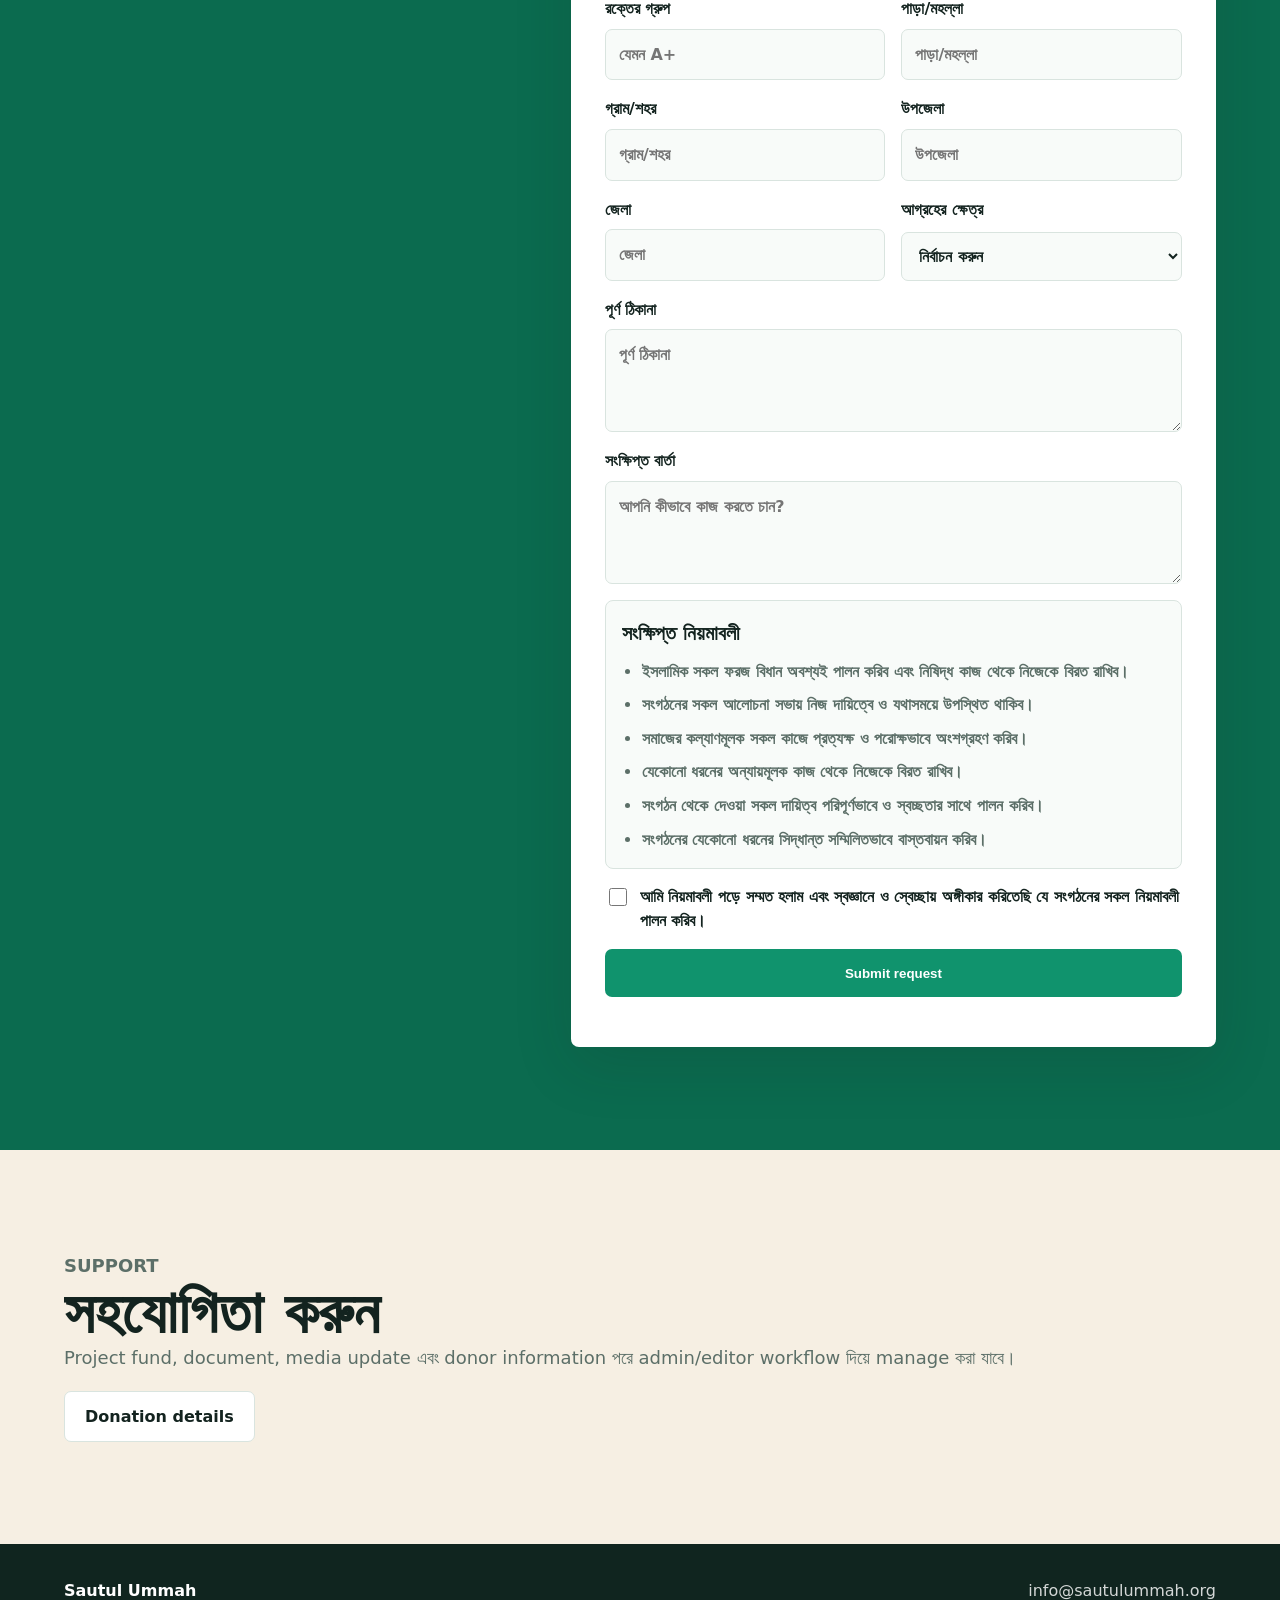
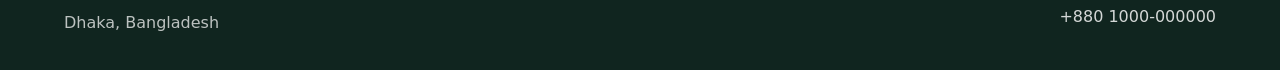
==== commit 9954c7cf: "Connect member form to Google Sheets" ====
--- a/index.html
+++ b/index.html
@@ -9,12 +9,19 @@
     />
     <title>Sautul Ummah</title>
     <link rel="preconnect" href="https://images.unsplash.com" />
-    <link rel="stylesheet" href="styles.css" />
+    <link rel="stylesheet" href="styles.css?v=2" />
   </head>
   <body>
     <header class="site-header">
       <a class="brand" href="#home" aria-label="Sautul Ummah home">
-        <img class="brand-logo" src="public/sautul-ummah-logo.png" alt="Sautul Ummah logo" />
+        <img
+          class="brand-logo"
+          src="public/sautul-ummah-logo.png"
+          alt="Sautul Ummah logo"
+          width="44"
+          height="44"
+          style="width: 44px; height: 44px; max-width: 44px; flex: 0 0 44px; object-fit: cover;"
+        />
         <span>
           <strong>Sautul Ummah</strong>
           <small>শিক্ষা, সেবা, দাওয়াহ</small>
@@ -135,19 +142,19 @@
       <section class="section signup-section" id="signup">
         <div class="signup-copy">
           <p class="eyebrow">Join us</p>
-          <h2>New member sign up</h2>
-          <p>
-            Form submit করলে এখন browser-এ request save হবে এবং download করা যাবে।
-            live database connect করলে এই একই form online database-এ submit করবে।
+          <h2>নতুন সদস্য ফরম</h2>
+          <p>
+            নিচের তথ্যগুলো পূরণ করে নিয়মাবলী পড়ে সম্মত হলে আবেদন submit করুন।
+            তথ্য Google Sheet-এ সংরক্ষণ হবে।
           </p>
         </div>
         <form class="signup-form" id="signupForm">
           <label>
-            Full name
-            <input name="name" type="text" placeholder="Your name" required />
-          </label>
-          <label>
-            Phone number
+            নাম
+            <input name="name" type="text" placeholder="আপনার নাম" required />
+          </label>
+          <label>
+            Mobile number
             <input name="phone" type="tel" placeholder="+880..." required />
           </label>
           <label>
@@ -155,23 +162,70 @@
             <input name="email" type="email" placeholder="name@example.com" />
           </label>
           <label>
-            Area
-            <input name="area" type="text" placeholder="Your area" required />
-          </label>
-          <label>
-            Interest
+            পিতার নাম
+            <input name="fatherName" type="text" placeholder="পিতার নাম" required />
+          </label>
+          <label>
+            NID number
+            <input name="nid" type="text" placeholder="NID number" />
+          </label>
+          <label>
+            শিক্ষাগত যোগ্যতা
+            <input name="education" type="text" placeholder="শিক্ষাগত যোগ্যতা" required />
+          </label>
+          <label>
+            রক্তের গ্রুপ
+            <input name="bloodGroup" type="text" placeholder="যেমন A+" />
+          </label>
+          <label>
+            পাড়া/মহল্লা
+            <input name="neighborhood" type="text" placeholder="পাড়া/মহল্লা" required />
+          </label>
+          <label>
+            গ্রাম/শহর
+            <input name="villageCity" type="text" placeholder="গ্রাম/শহর" required />
+          </label>
+          <label>
+            উপজেলা
+            <input name="upazila" type="text" placeholder="উপজেলা" required />
+          </label>
+          <label>
+            জেলা
+            <input name="district" type="text" placeholder="জেলা" required />
+          </label>
+          <label>
+            আগ্রহের ক্ষেত্র
             <select name="interest" required>
-              <option value="">Select one</option>
-              <option>Education support</option>
-              <option>Relief work</option>
-              <option>Media team</option>
-              <option>Event management</option>
-              <option>General volunteer</option>
+              <option value="">নির্বাচন করুন</option>
+              <option>শিক্ষা সহায়তা</option>
+              <option>মানবিক সেবা</option>
+              <option>মিডিয়া টিম</option>
+              <option>ইভেন্ট ব্যবস্থাপনা</option>
+              <option>সাধারণ স্বেচ্ছাসেবক</option>
             </select>
           </label>
           <label class="full">
-            Short message
-            <textarea name="message" rows="4" placeholder="How do you want to contribute?"></textarea>
+            পূর্ণ ঠিকানা
+            <textarea name="address" rows="3" placeholder="পূর্ণ ঠিকানা" required></textarea>
+          </label>
+          <label class="full">
+            সংক্ষিপ্ত বার্তা
+            <textarea name="message" rows="3" placeholder="আপনি কীভাবে কাজ করতে চান?"></textarea>
+          </label>
+          <div class="rules-box full">
+            <h3>সংক্ষিপ্ত নিয়মাবলী</h3>
+            <ul>
+              <li>ইসলামিক সকল ফরজ বিধান অবশ্যই পালন করিব এবং নিষিদ্ধ কাজ থেকে নিজেকে বিরত রাখিব।</li>
+              <li>সংগঠনের সকল আলোচনা সভায় নিজ দায়িত্বে ও যথাসময়ে উপস্থিত থাকিব।</li>
+              <li>সমাজের কল্যাণমূলক সকল কাজে প্রত্যক্ষ ও পরোক্ষভাবে অংশগ্রহণ করিব।</li>
+              <li>যেকোনো ধরনের অন্যায়মূলক কাজ থেকে নিজেকে বিরত রাখিব।</li>
+              <li>সংগঠন থেকে দেওয়া সকল দায়িত্ব পরিপূর্ণভাবে ও স্বচ্ছতার সাথে পালন করিব।</li>
+              <li>সংগঠনের যেকোনো ধরনের সিদ্ধান্ত সম্মিলিতভাবে বাস্তবায়ন করিব।</li>
+            </ul>
+          </div>
+          <label class="consent-check full">
+            <input name="rulesAgreement" type="checkbox" value="হ্যাঁ" required />
+            আমি নিয়মাবলী পড়ে সম্মত হলাম এবং স্বজ্ঞানে ও স্বেচ্ছায় অঙ্গীকার করিতেছি যে সংগঠনের সকল নিয়মাবলী পালন করিব।
           </label>
           <button class="button primary full" type="submit">Submit request</button>
           <p class="form-status" id="formStatus" role="status"></p>
@@ -239,6 +293,6 @@
       </article>
     </template>
 
-    <script src="script.js"></script>
+    <script src="script.js?v=2"></script>
   </body>
 </html>
--- a/styles.css
+++ b/styles.css
@@ -439,6 +439,43 @@
 
 .signup-form .full {
   grid-column: 1 / -1;
+}
+
+.rules-box {
+  padding: 16px;
+  border: 1px solid var(--line);
+  border-radius: 8px;
+  background: #f8fbf9;
+}
+
+.rules-box h3 {
+  margin: 0 0 10px;
+  font-size: 20px;
+}
+
+.rules-box ul {
+  display: grid;
+  gap: 8px;
+  margin: 0;
+  padding-left: 20px;
+  color: var(--muted);
+  font-weight: 700;
+}
+
+.consent-check {
+  display: flex !important;
+  grid-template-columns: none !important;
+  align-items: flex-start;
+  gap: 10px !important;
+  color: var(--ink);
+  line-height: 1.5;
+}
+
+.consent-check input {
+  width: 18px;
+  min-width: 18px;
+  height: 18px;
+  margin-top: 3px;
 }
 
 input,
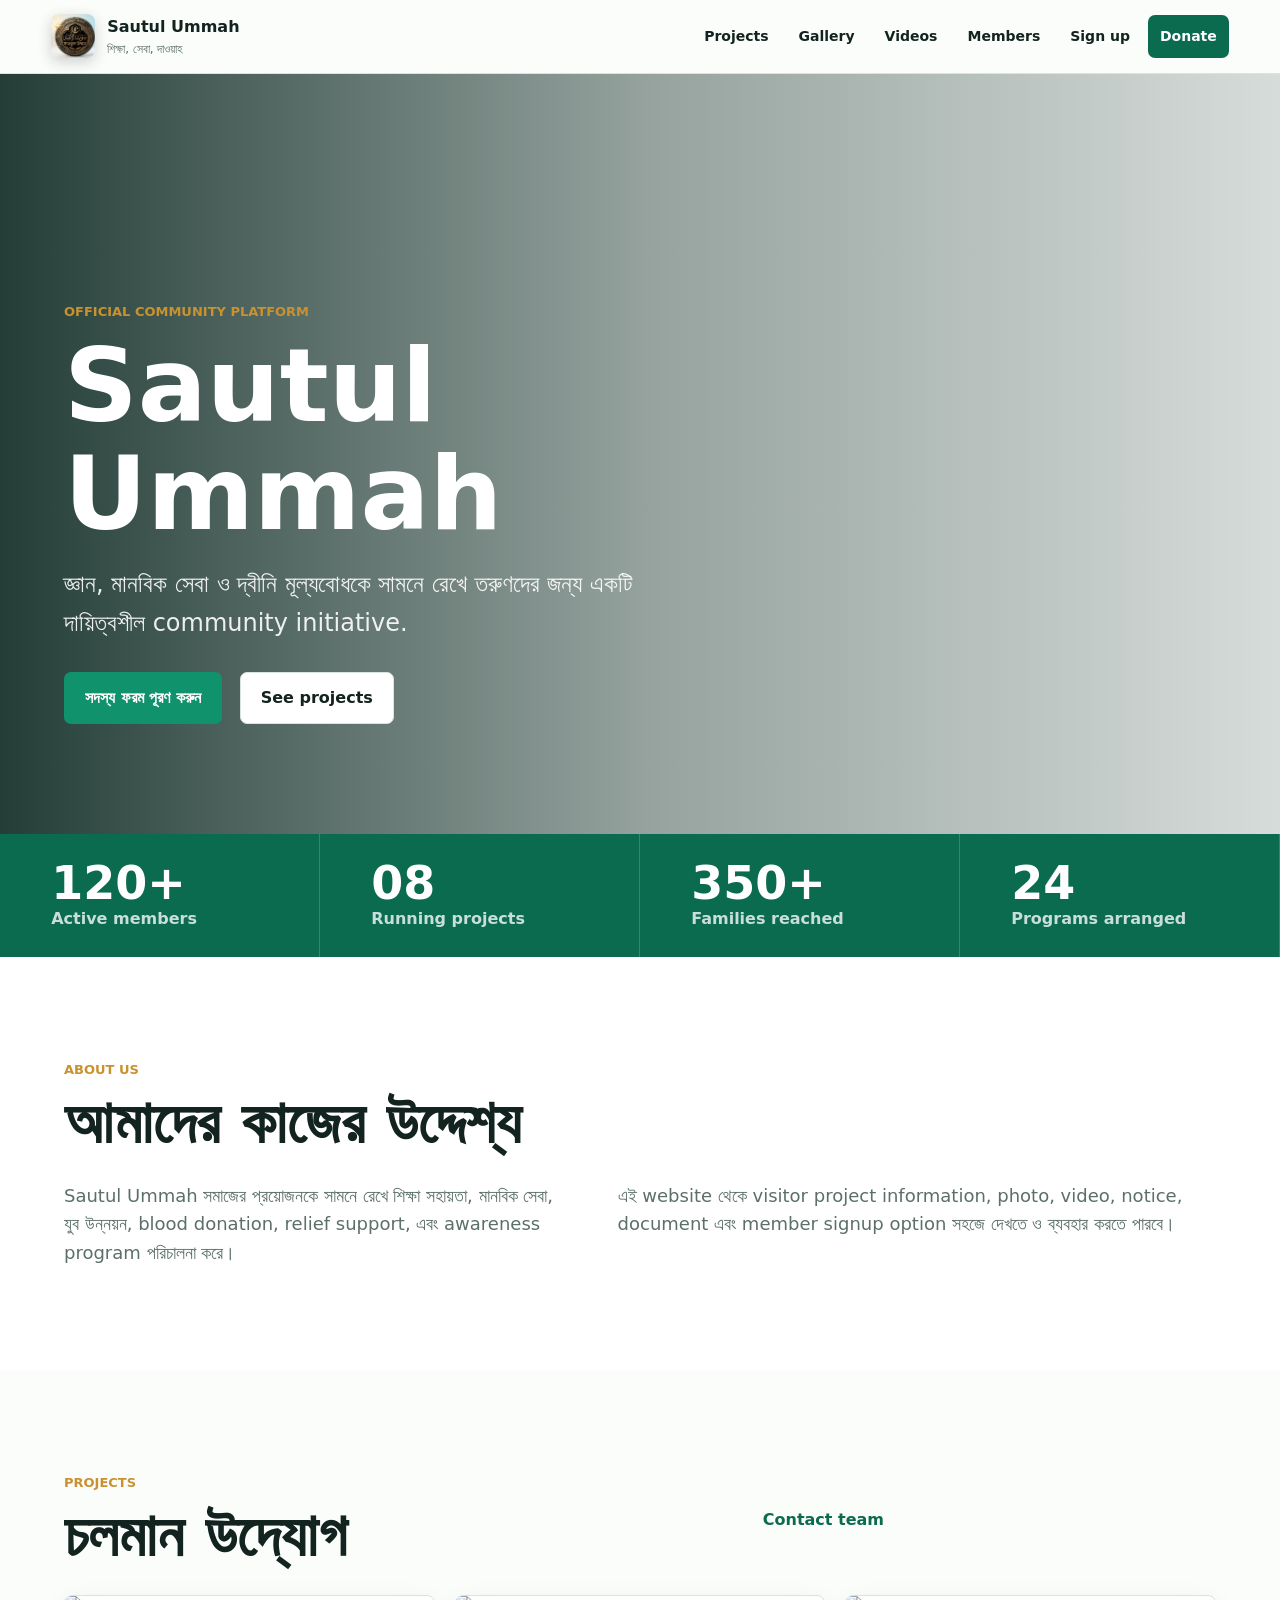
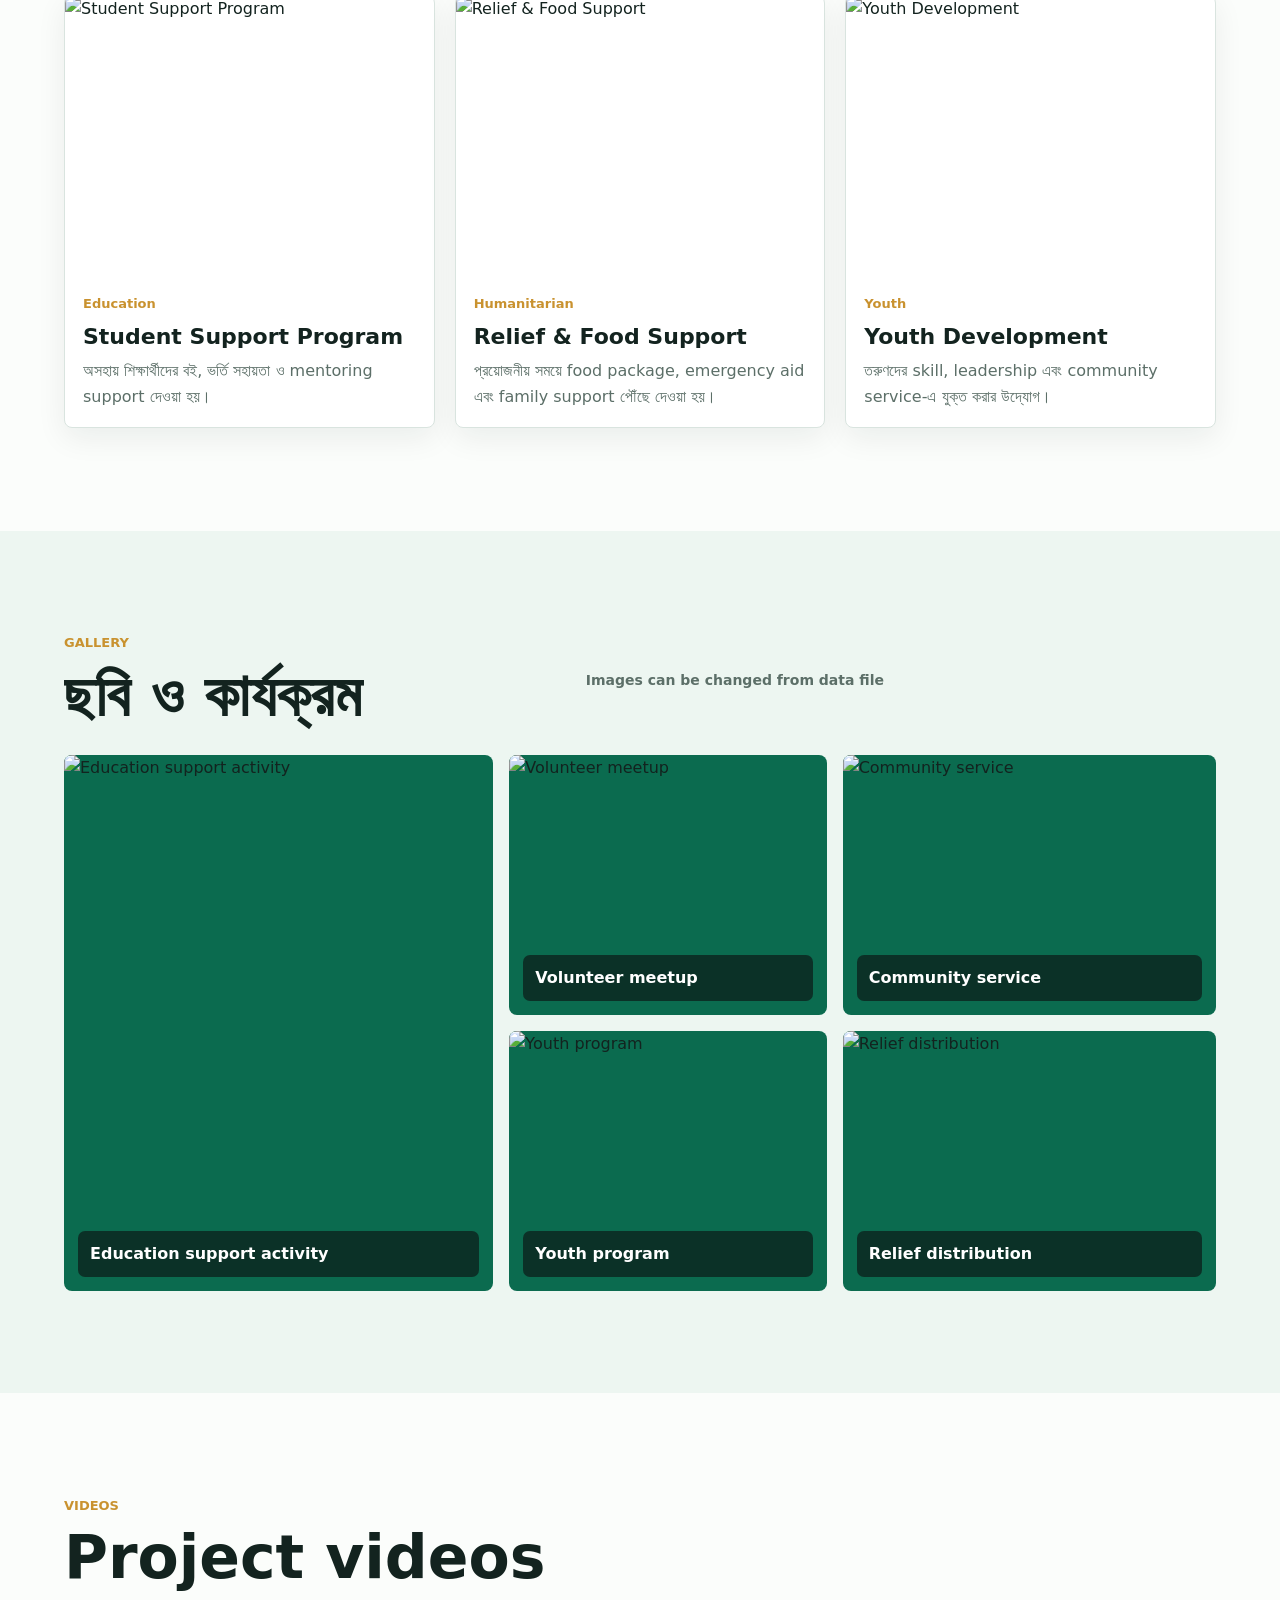
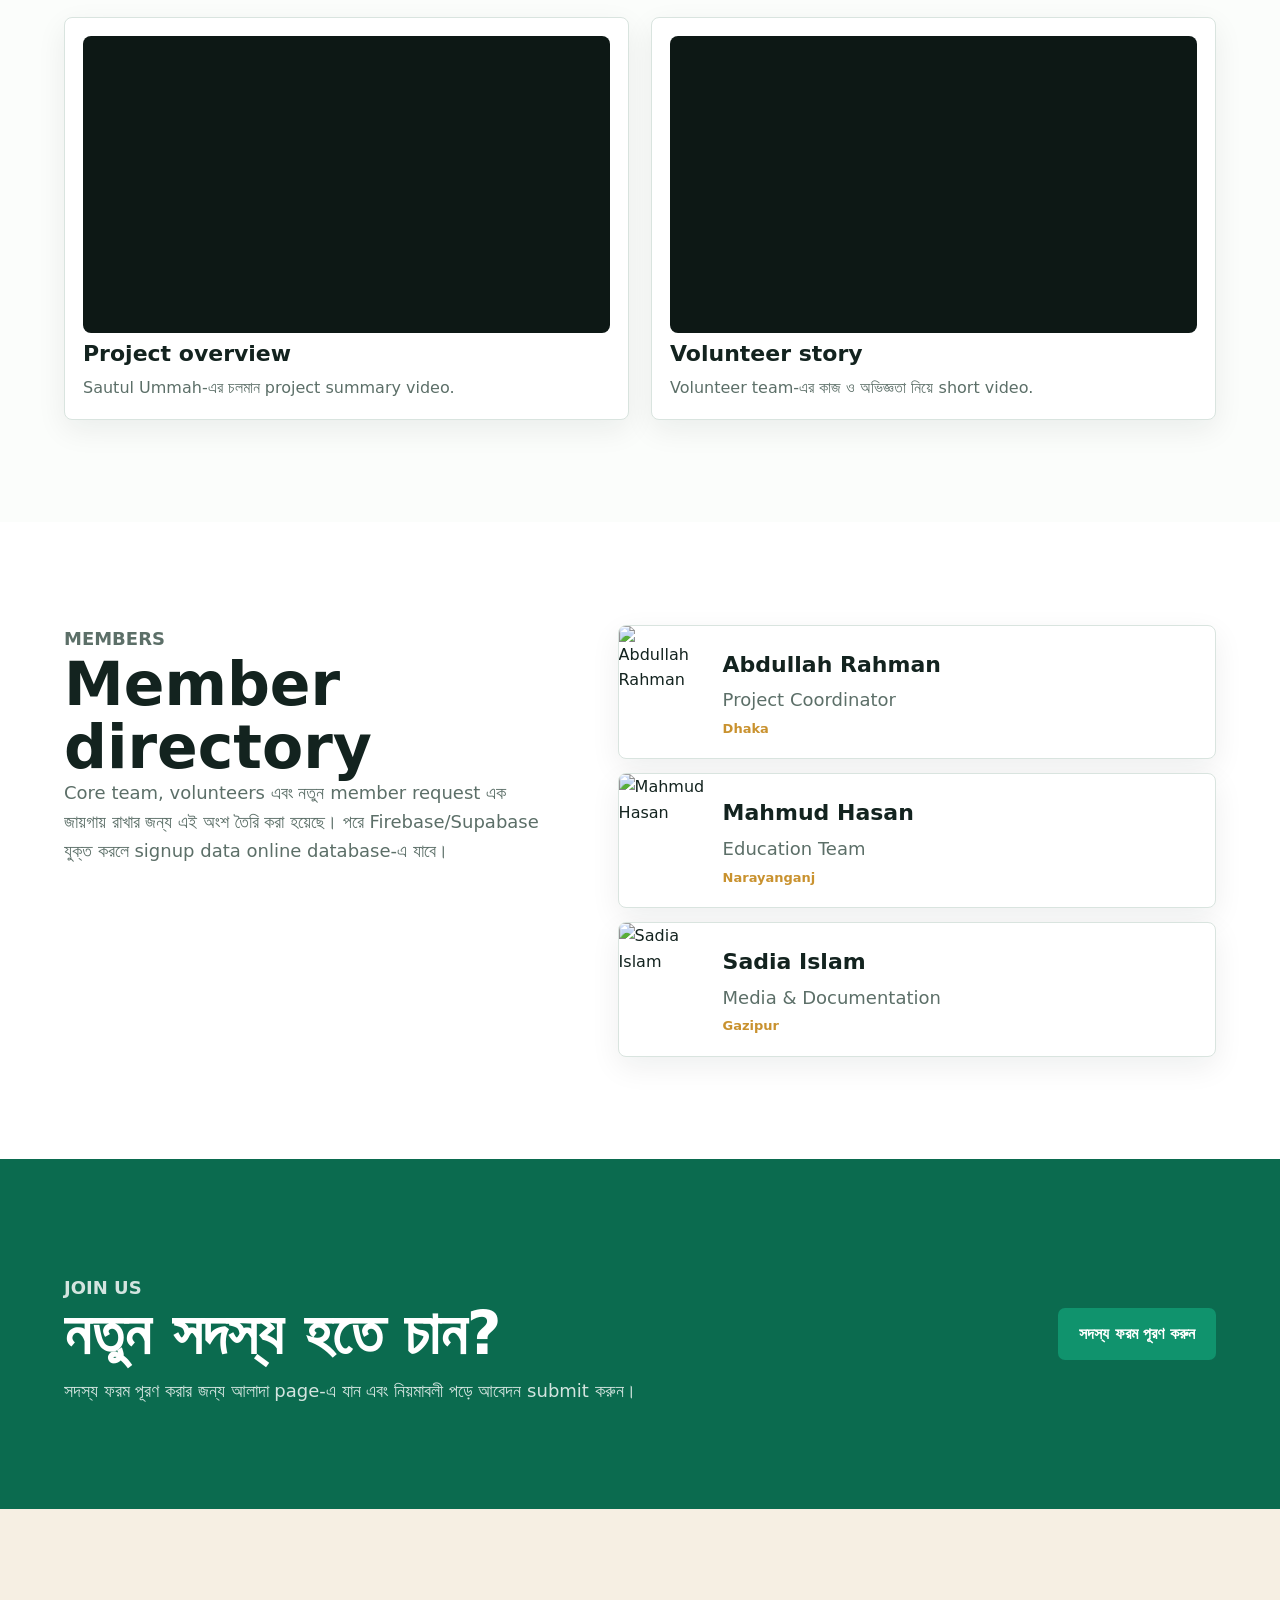
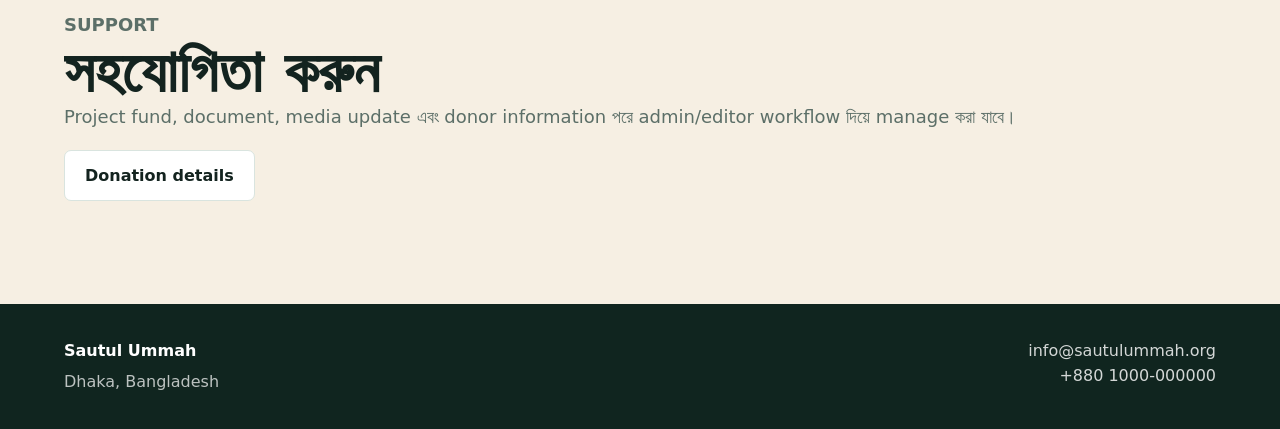
==== commit 94dc8ce9: "Move member signup to dedicated page" ====
--- a/index.html
+++ b/index.html
@@ -39,7 +39,7 @@
         <a href="#gallery">Gallery</a>
         <a href="#videos">Videos</a>
         <a href="#members">Members</a>
-        <a href="#signup">Sign up</a>
+        <a href="signup.html">Sign up</a>
         <a class="nav-cta" href="#donate">Donate</a>
       </nav>
     </header>
@@ -55,7 +55,7 @@
             দায়িত্বশীল community initiative.
           </p>
           <div class="hero-actions">
-            <a class="button primary" href="#signup">New member sign up</a>
+            <a class="button primary" href="signup.html">সদস্য ফরম পূরণ করুন</a>
             <a class="button secondary" href="#projects">See projects</a>
           </div>
         </div>
@@ -139,97 +139,13 @@
         <div class="member-list" id="memberList"></div>
       </section>
 
-      <section class="section signup-section" id="signup">
-        <div class="signup-copy">
+      <section class="section signup-teaser" id="signup">
+        <div>
           <p class="eyebrow">Join us</p>
-          <h2>নতুন সদস্য ফরম</h2>
-          <p>
-            নিচের তথ্যগুলো পূরণ করে নিয়মাবলী পড়ে সম্মত হলে আবেদন submit করুন।
-            তথ্য Google Sheet-এ সংরক্ষণ হবে।
-          </p>
-        </div>
-        <form class="signup-form" id="signupForm">
-          <label>
-            নাম
-            <input name="name" type="text" placeholder="আপনার নাম" required />
-          </label>
-          <label>
-            Mobile number
-            <input name="phone" type="tel" placeholder="+880..." required />
-          </label>
-          <label>
-            Email
-            <input name="email" type="email" placeholder="name@example.com" />
-          </label>
-          <label>
-            পিতার নাম
-            <input name="fatherName" type="text" placeholder="পিতার নাম" required />
-          </label>
-          <label>
-            NID number
-            <input name="nid" type="text" placeholder="NID number" />
-          </label>
-          <label>
-            শিক্ষাগত যোগ্যতা
-            <input name="education" type="text" placeholder="শিক্ষাগত যোগ্যতা" required />
-          </label>
-          <label>
-            রক্তের গ্রুপ
-            <input name="bloodGroup" type="text" placeholder="যেমন A+" />
-          </label>
-          <label>
-            পাড়া/মহল্লা
-            <input name="neighborhood" type="text" placeholder="পাড়া/মহল্লা" required />
-          </label>
-          <label>
-            গ্রাম/শহর
-            <input name="villageCity" type="text" placeholder="গ্রাম/শহর" required />
-          </label>
-          <label>
-            উপজেলা
-            <input name="upazila" type="text" placeholder="উপজেলা" required />
-          </label>
-          <label>
-            জেলা
-            <input name="district" type="text" placeholder="জেলা" required />
-          </label>
-          <label>
-            আগ্রহের ক্ষেত্র
-            <select name="interest" required>
-              <option value="">নির্বাচন করুন</option>
-              <option>শিক্ষা সহায়তা</option>
-              <option>মানবিক সেবা</option>
-              <option>মিডিয়া টিম</option>
-              <option>ইভেন্ট ব্যবস্থাপনা</option>
-              <option>সাধারণ স্বেচ্ছাসেবক</option>
-            </select>
-          </label>
-          <label class="full">
-            পূর্ণ ঠিকানা
-            <textarea name="address" rows="3" placeholder="পূর্ণ ঠিকানা" required></textarea>
-          </label>
-          <label class="full">
-            সংক্ষিপ্ত বার্তা
-            <textarea name="message" rows="3" placeholder="আপনি কীভাবে কাজ করতে চান?"></textarea>
-          </label>
-          <div class="rules-box full">
-            <h3>সংক্ষিপ্ত নিয়মাবলী</h3>
-            <ul>
-              <li>ইসলামিক সকল ফরজ বিধান অবশ্যই পালন করিব এবং নিষিদ্ধ কাজ থেকে নিজেকে বিরত রাখিব।</li>
-              <li>সংগঠনের সকল আলোচনা সভায় নিজ দায়িত্বে ও যথাসময়ে উপস্থিত থাকিব।</li>
-              <li>সমাজের কল্যাণমূলক সকল কাজে প্রত্যক্ষ ও পরোক্ষভাবে অংশগ্রহণ করিব।</li>
-              <li>যেকোনো ধরনের অন্যায়মূলক কাজ থেকে নিজেকে বিরত রাখিব।</li>
-              <li>সংগঠন থেকে দেওয়া সকল দায়িত্ব পরিপূর্ণভাবে ও স্বচ্ছতার সাথে পালন করিব।</li>
-              <li>সংগঠনের যেকোনো ধরনের সিদ্ধান্ত সম্মিলিতভাবে বাস্তবায়ন করিব।</li>
-            </ul>
-          </div>
-          <label class="consent-check full">
-            <input name="rulesAgreement" type="checkbox" value="হ্যাঁ" required />
-            আমি নিয়মাবলী পড়ে সম্মত হলাম এবং স্বজ্ঞানে ও স্বেচ্ছায় অঙ্গীকার করিতেছি যে সংগঠনের সকল নিয়মাবলী পালন করিব।
-          </label>
-          <button class="button primary full" type="submit">Submit request</button>
-          <p class="form-status" id="formStatus" role="status"></p>
-        </form>
+          <h2>নতুন সদস্য হতে চান?</h2>
+          <p>সদস্য ফরম পূরণ করার জন্য আলাদা page-এ যান এবং নিয়মাবলী পড়ে আবেদন submit করুন।</p>
+        </div>
+        <a class="button primary" href="signup.html">সদস্য ফরম পূরণ করুন</a>
       </section>
 
       <section class="section donate-section" id="donate">
@@ -293,6 +209,6 @@
       </article>
     </template>
 
-    <script src="script.js?v=2"></script>
+    <script src="script.js?v=3"></script>
   </body>
 </html>
--- a/styles.css
+++ b/styles.css
@@ -413,6 +413,37 @@
   gap: clamp(26px, 6vw, 90px);
   background: var(--green);
   color: var(--white);
+}
+
+.signup-teaser {
+  display: flex;
+  align-items: center;
+  justify-content: space-between;
+  gap: 22px;
+  flex-wrap: wrap;
+  background: var(--green);
+  color: var(--white);
+}
+
+.signup-teaser h2 {
+  margin: 0;
+}
+
+.signup-teaser p {
+  max-width: 720px;
+  margin: 12px 0 0;
+  color: rgba(255, 255, 255, 0.82);
+  font-size: 18px;
+}
+
+.standalone-signup {
+  min-height: calc(100vh - 73px);
+}
+
+.standalone-signup .signup-copy h1 {
+  margin: 0;
+  font-size: clamp(36px, 6vw, 72px);
+  line-height: 1.05;
 }
 
 .signup-section .eyebrow,
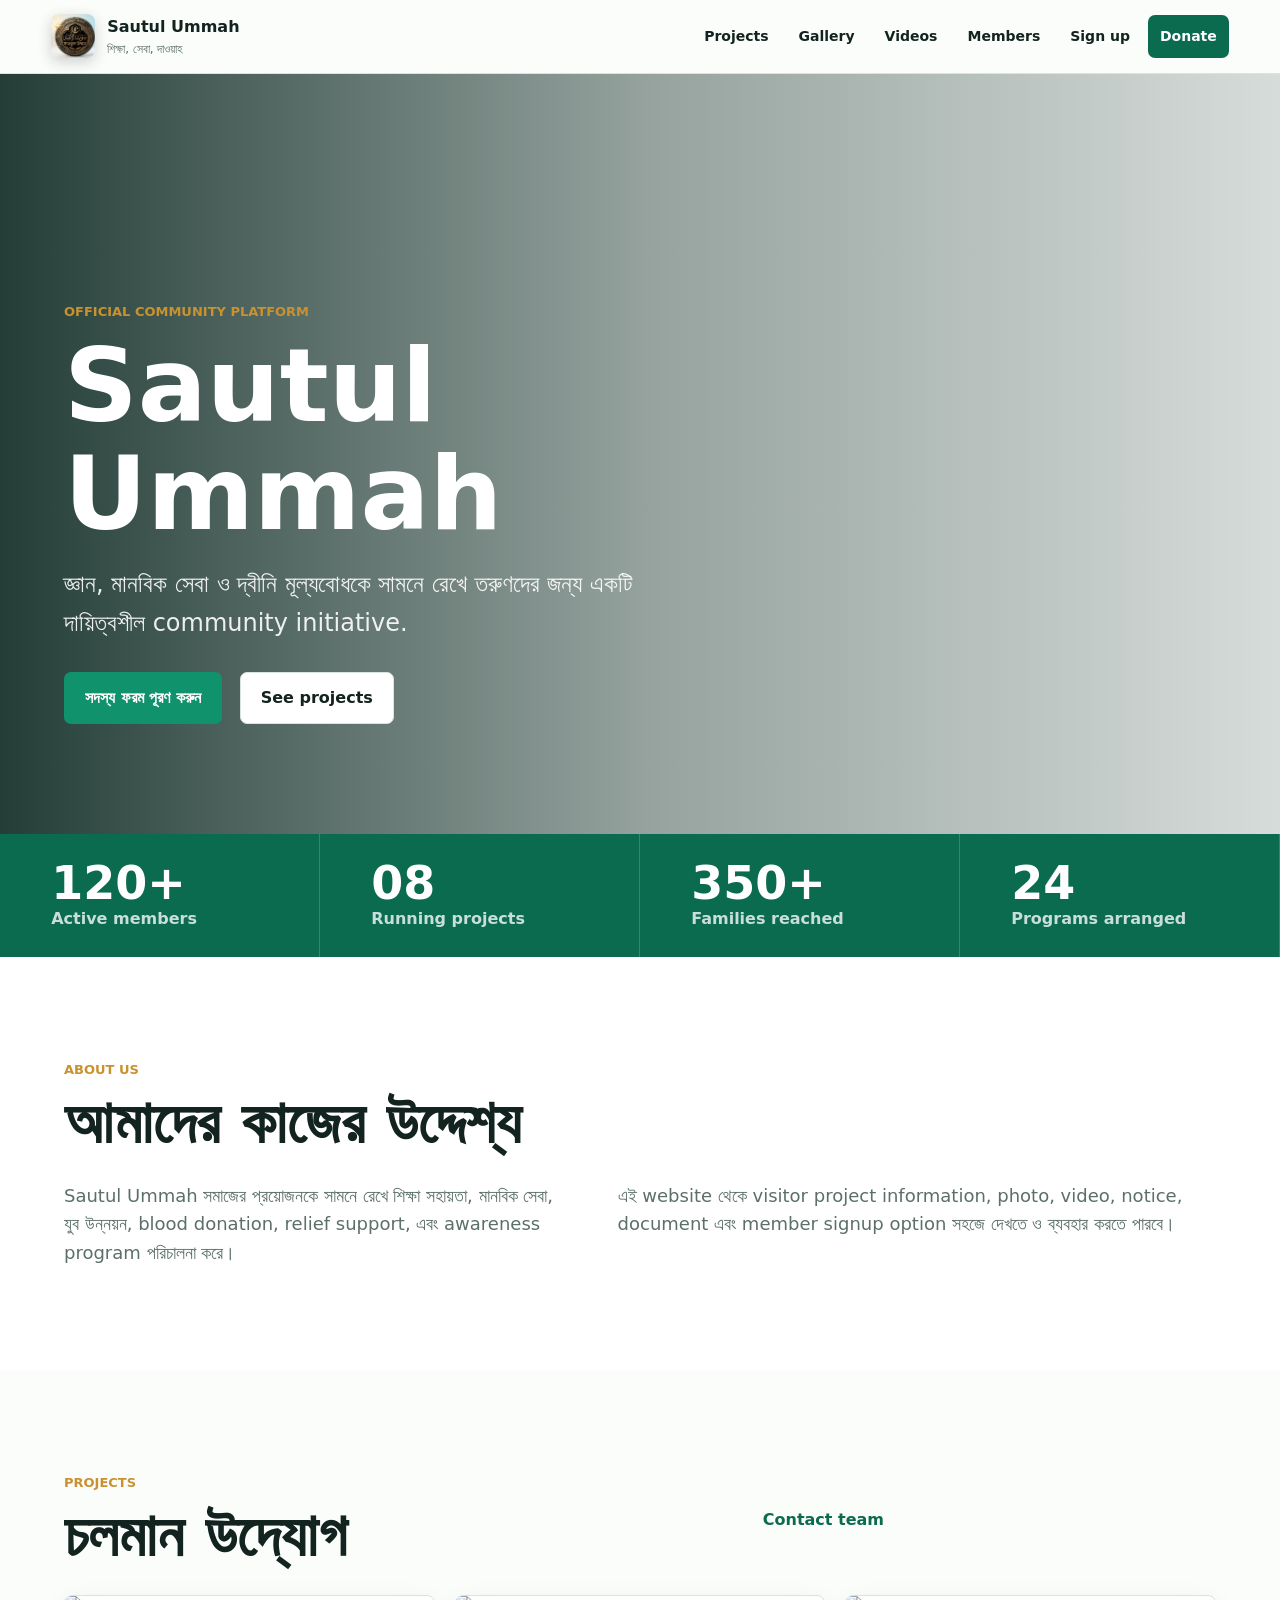
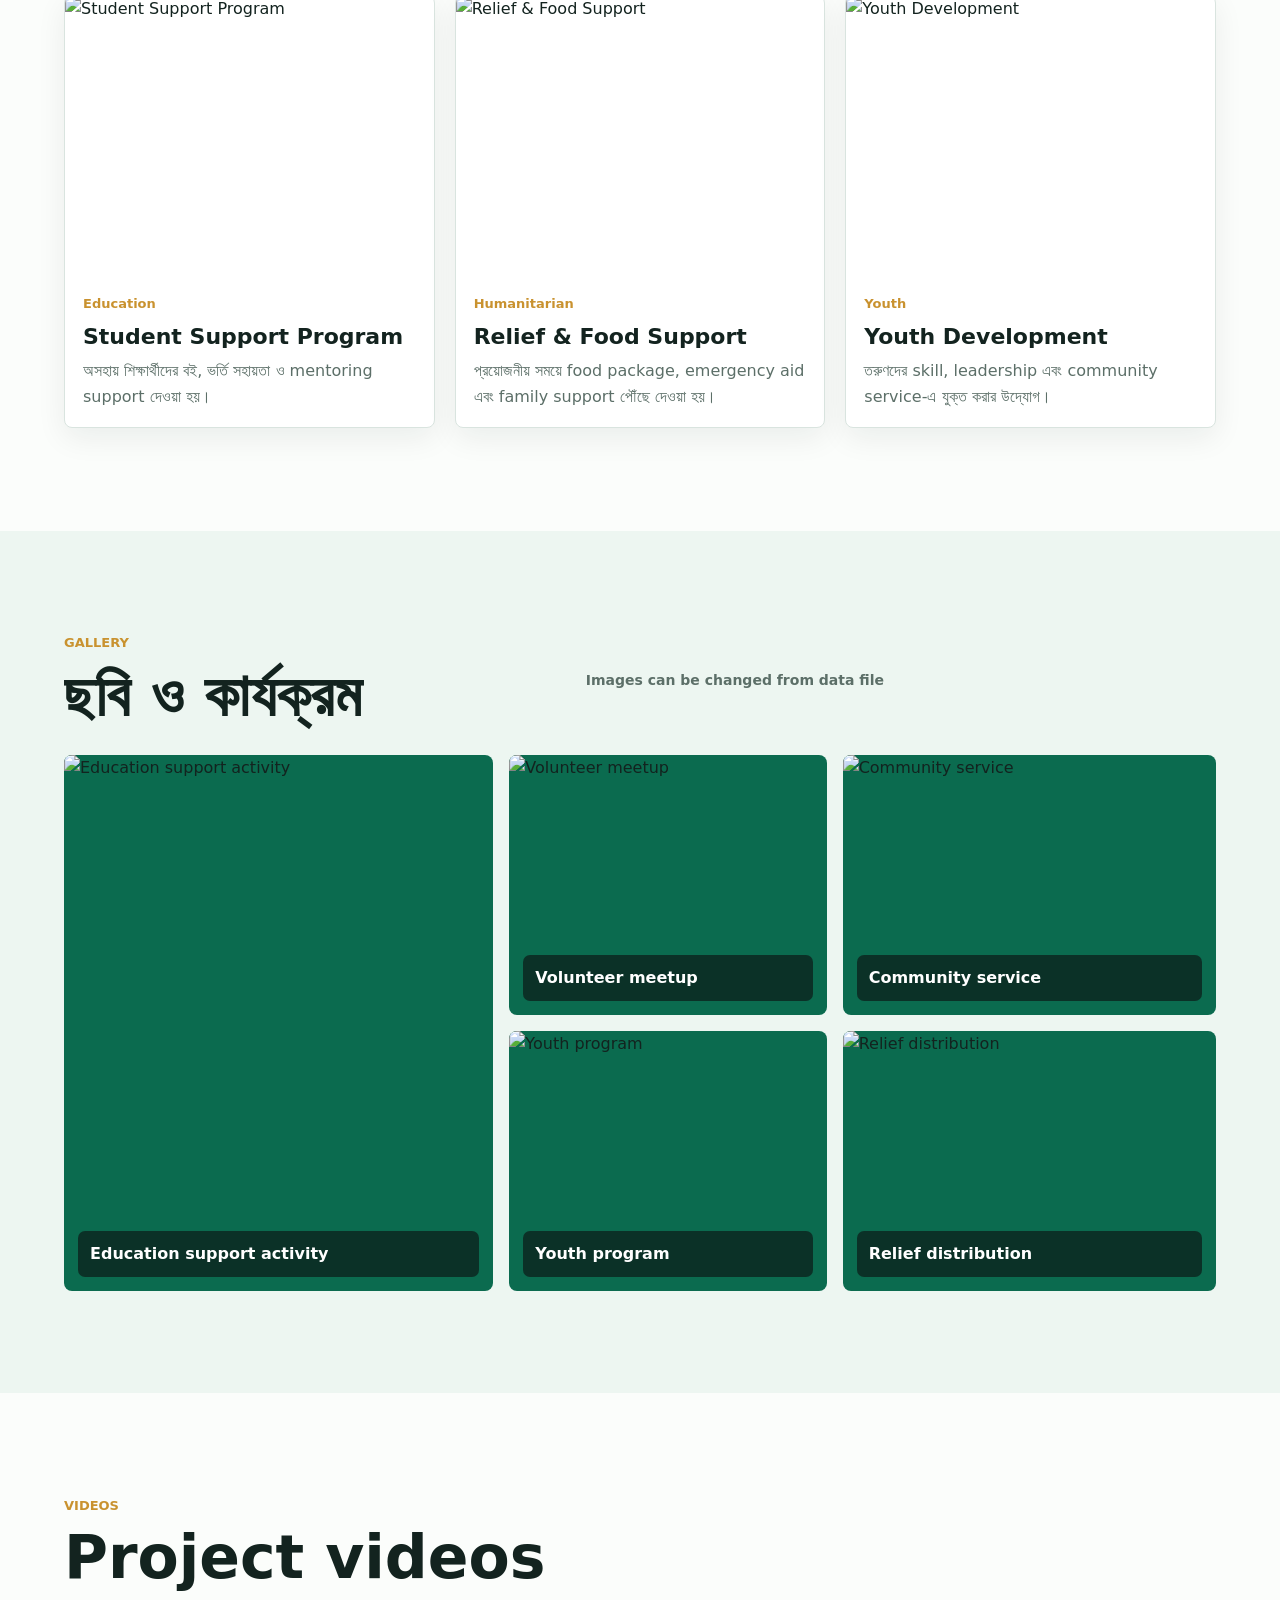
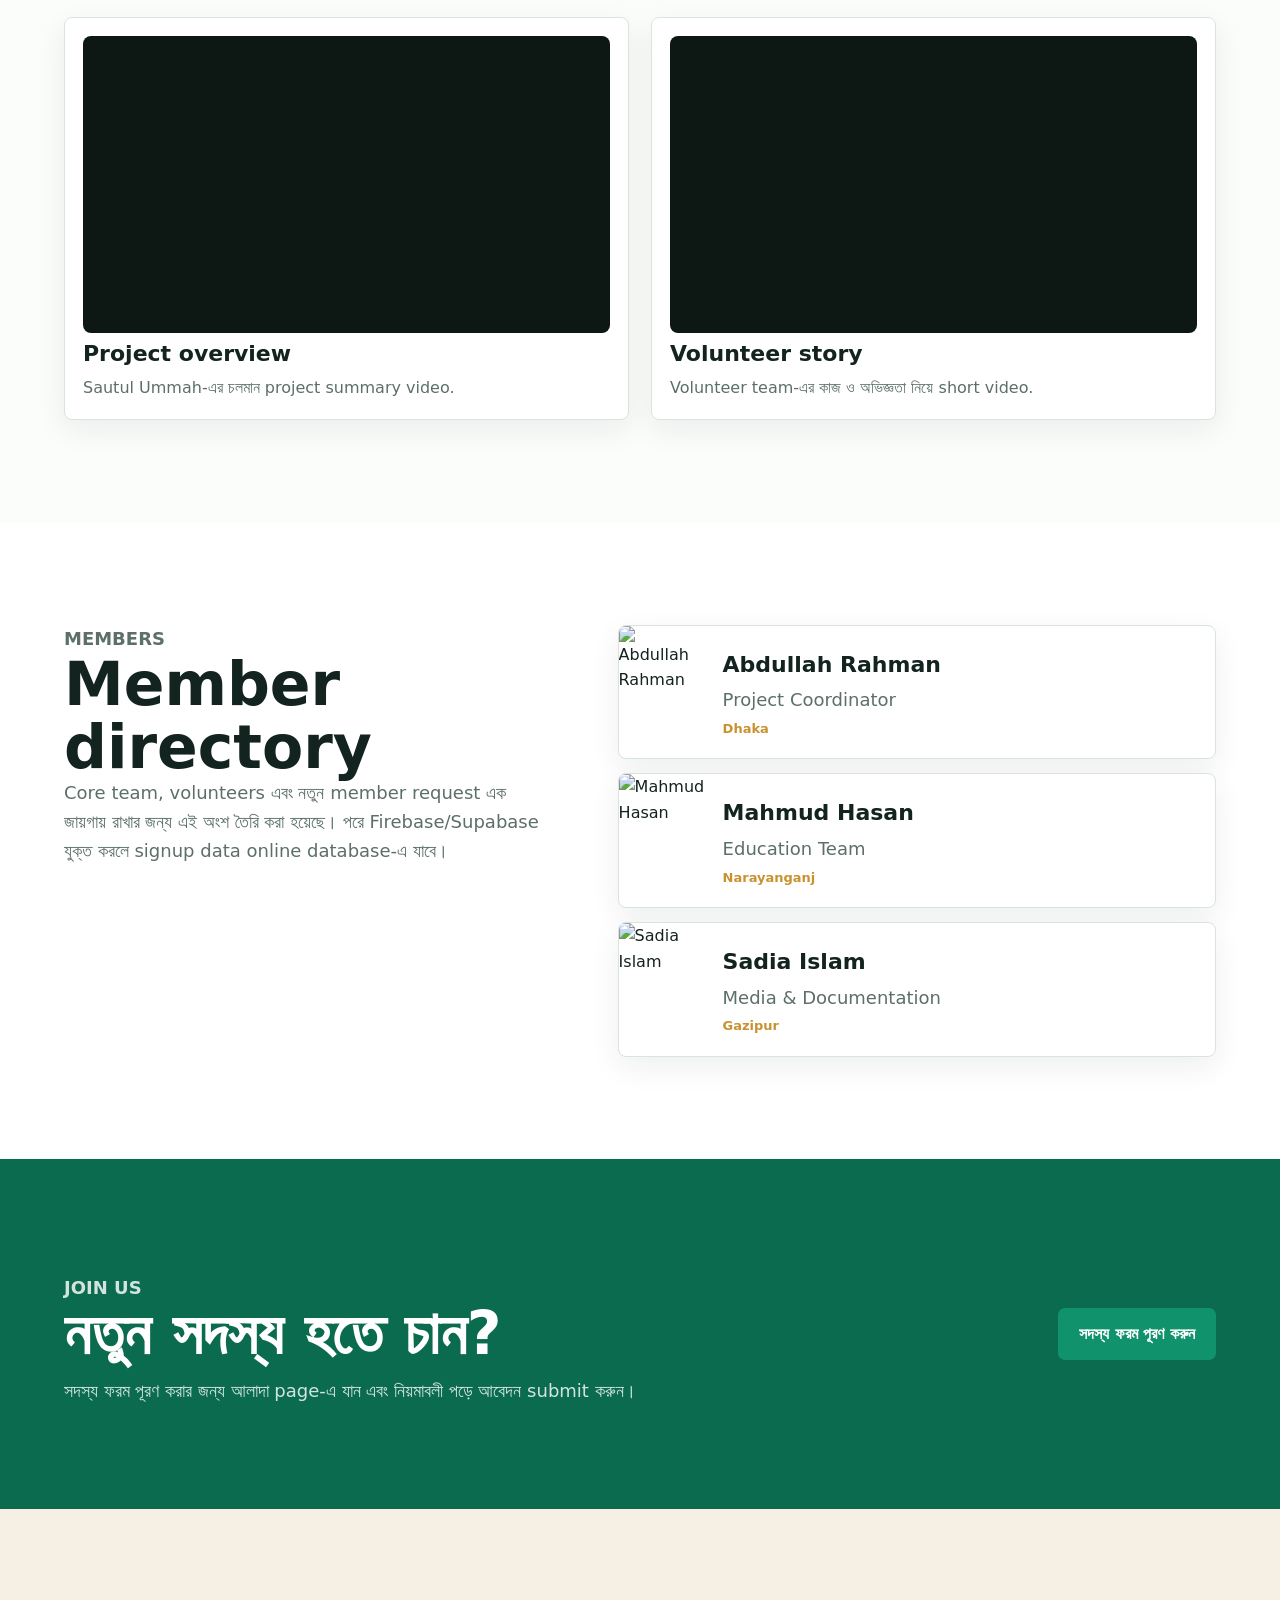
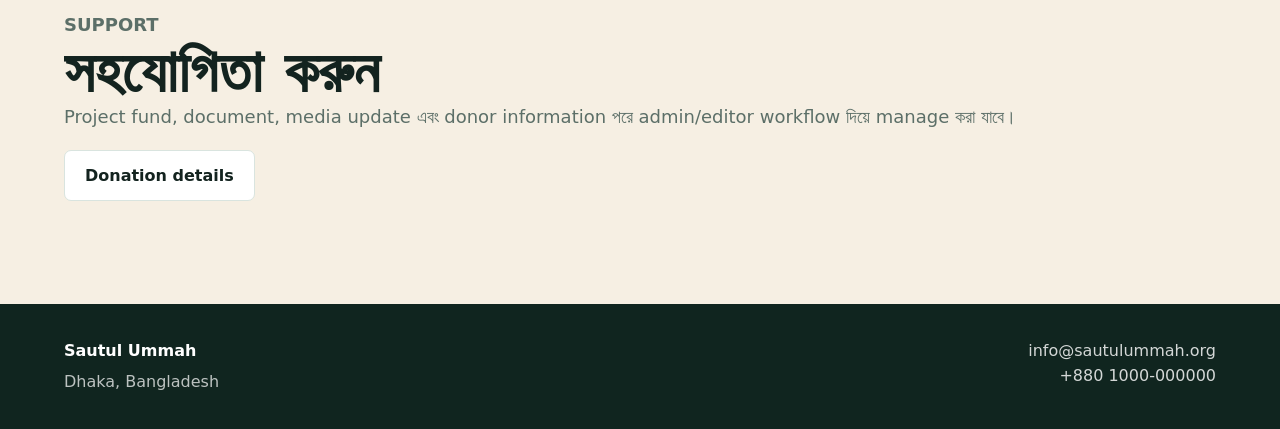
==== commit b1025b3f: "Update index.html" ====
--- a/index.html
+++ b/index.html
@@ -5,7 +5,7 @@
     <meta name="viewport" content="width=device-width, initial-scale=1" />
     <meta
       name="description"
-      content="Sautul Ummah - শিক্ষা, সেবা ও সামাজিক কল্যাণমূলক উদ্যোগের অফিসিয়াল website."
+      content="Sautul Ummah - GKwU A-ivR‰bwZK I mgvRKj¨vYg~jK Øxwb msMVb "
     />
     <title>Sautul Ummah</title>
     <link rel="preconnect" href="https://images.unsplash.com" />
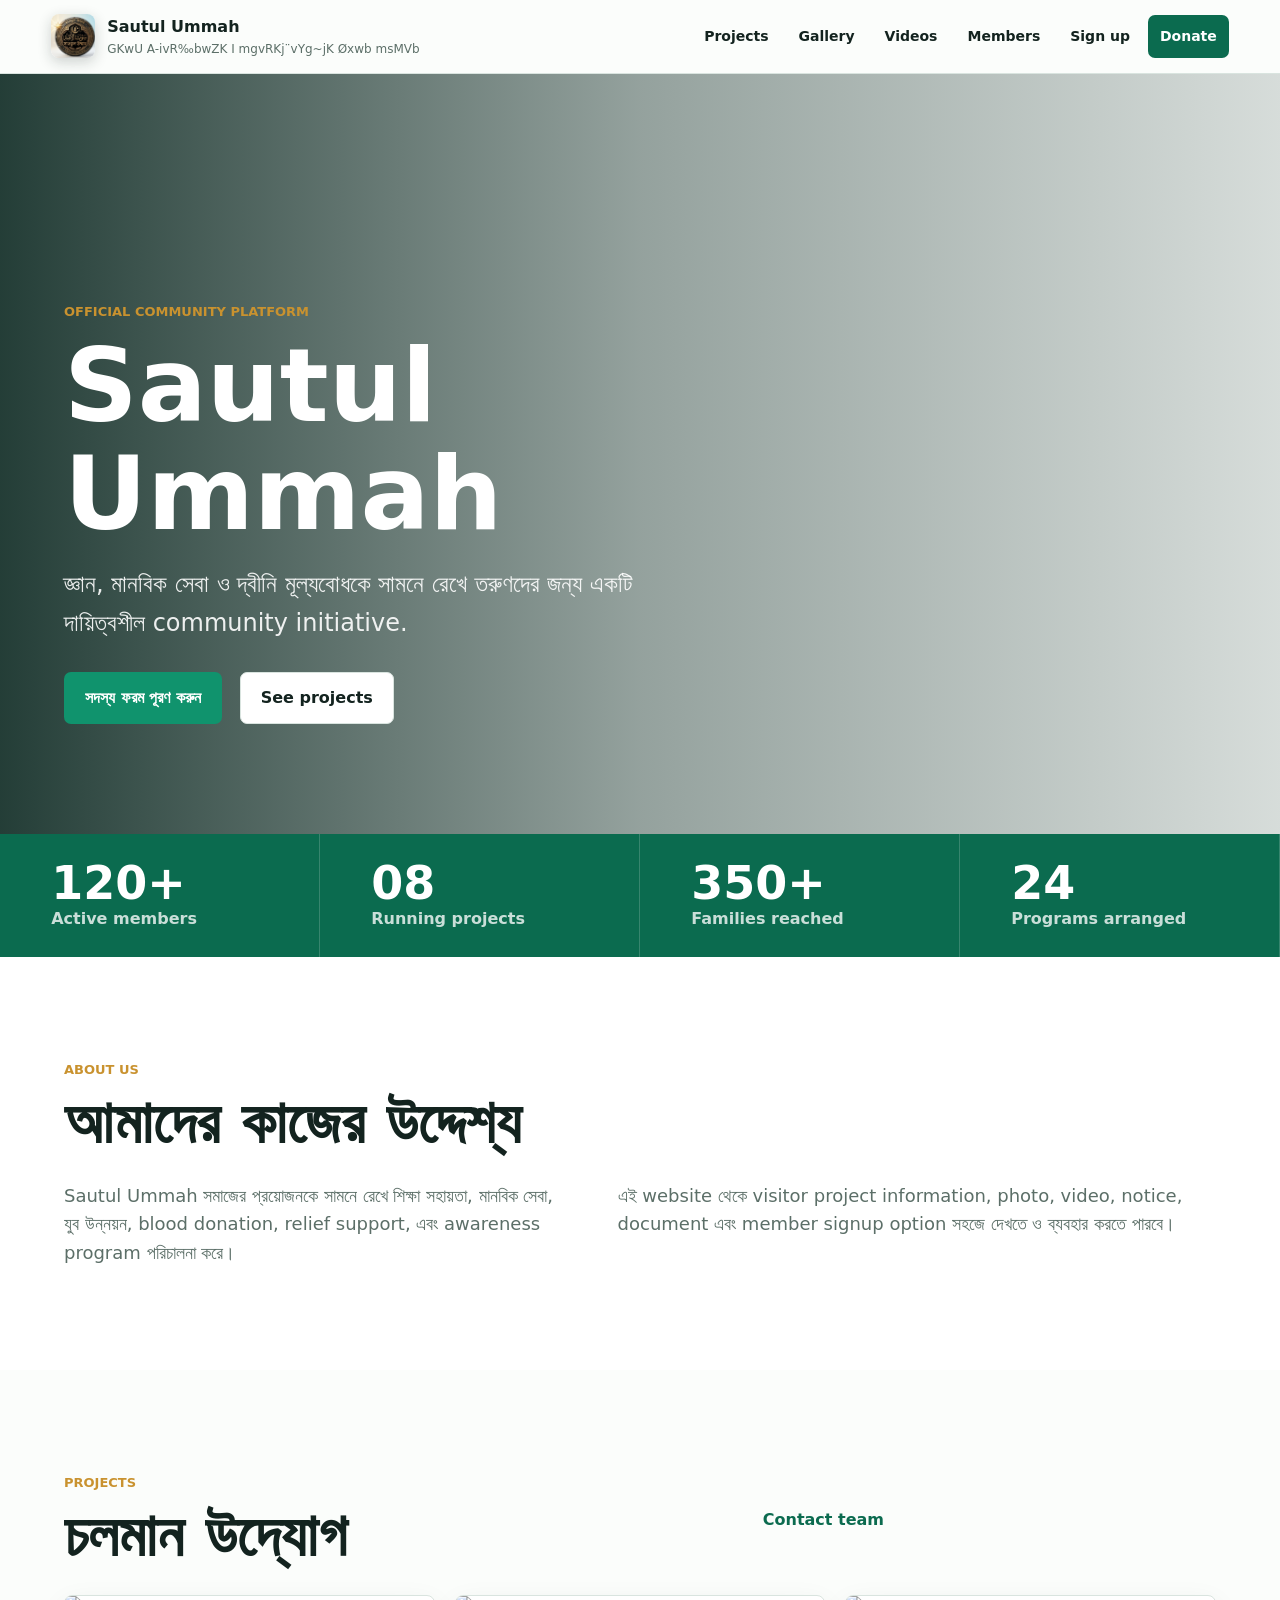
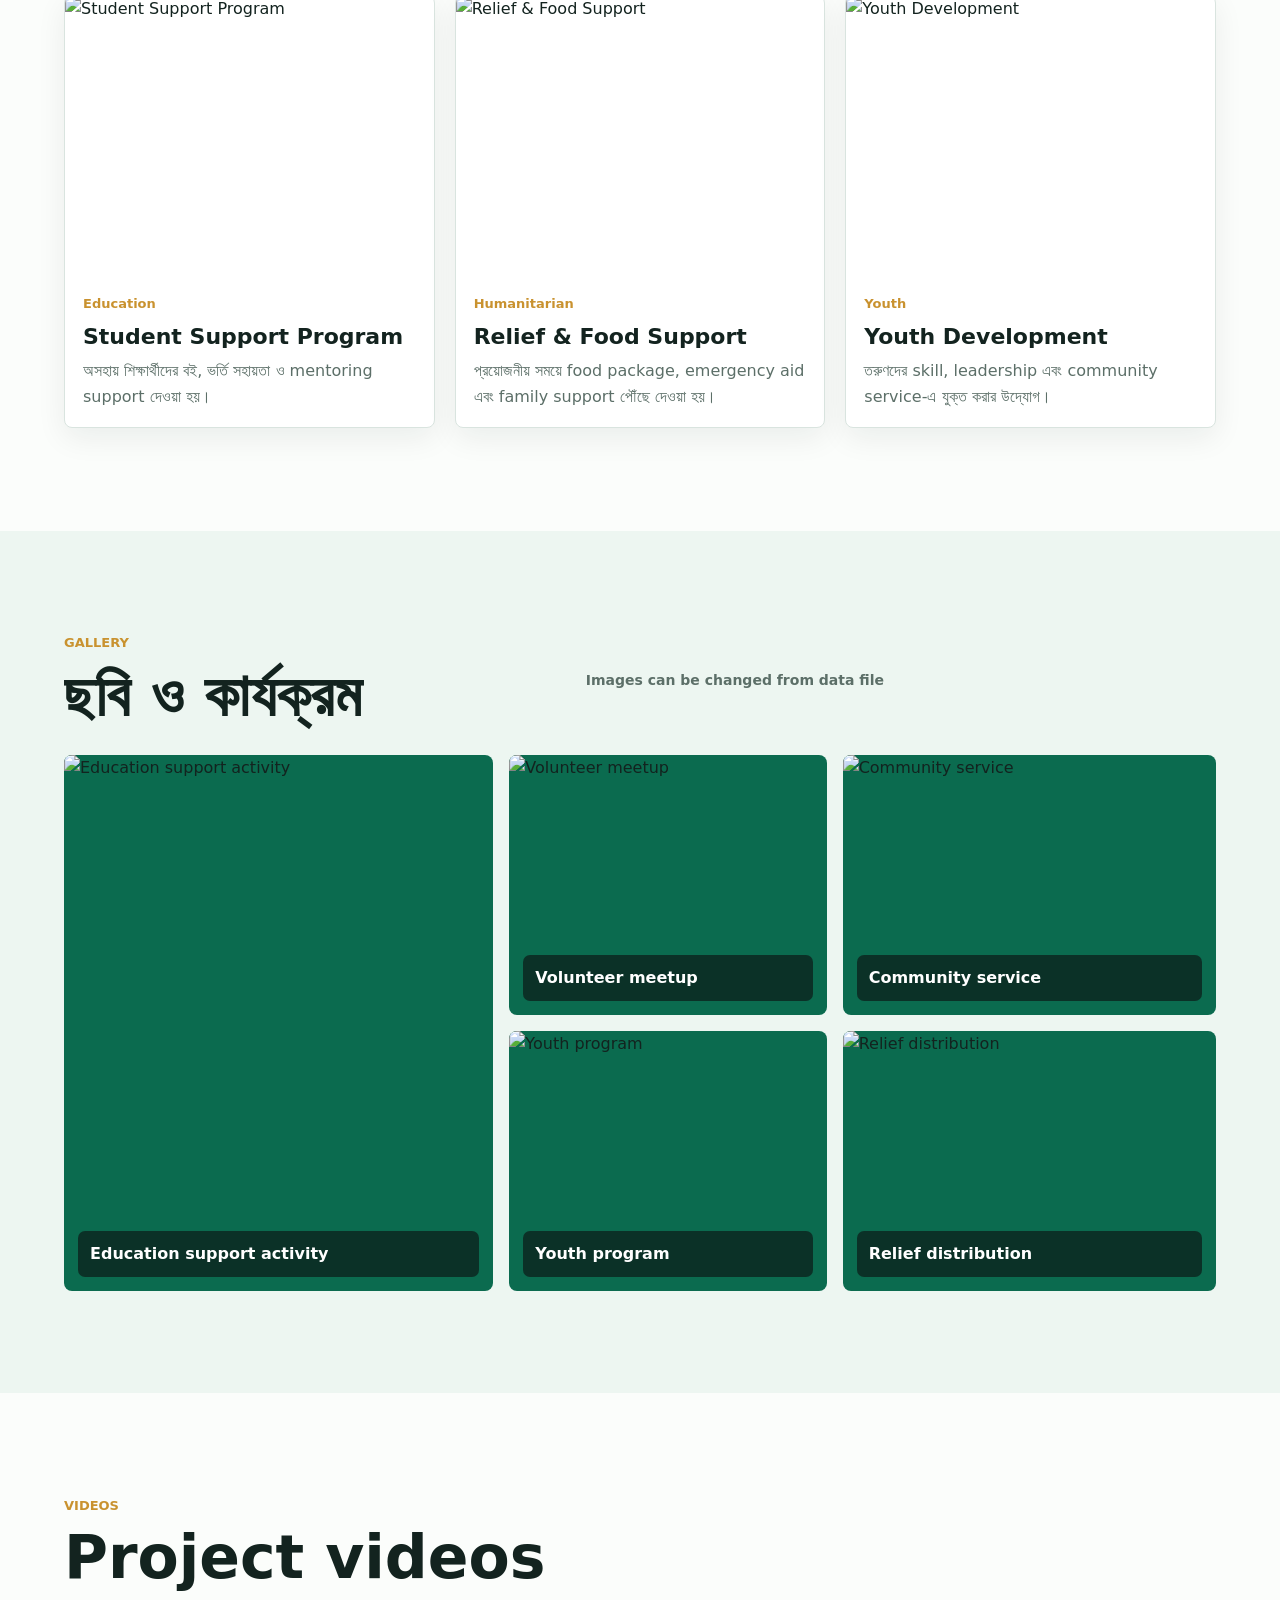
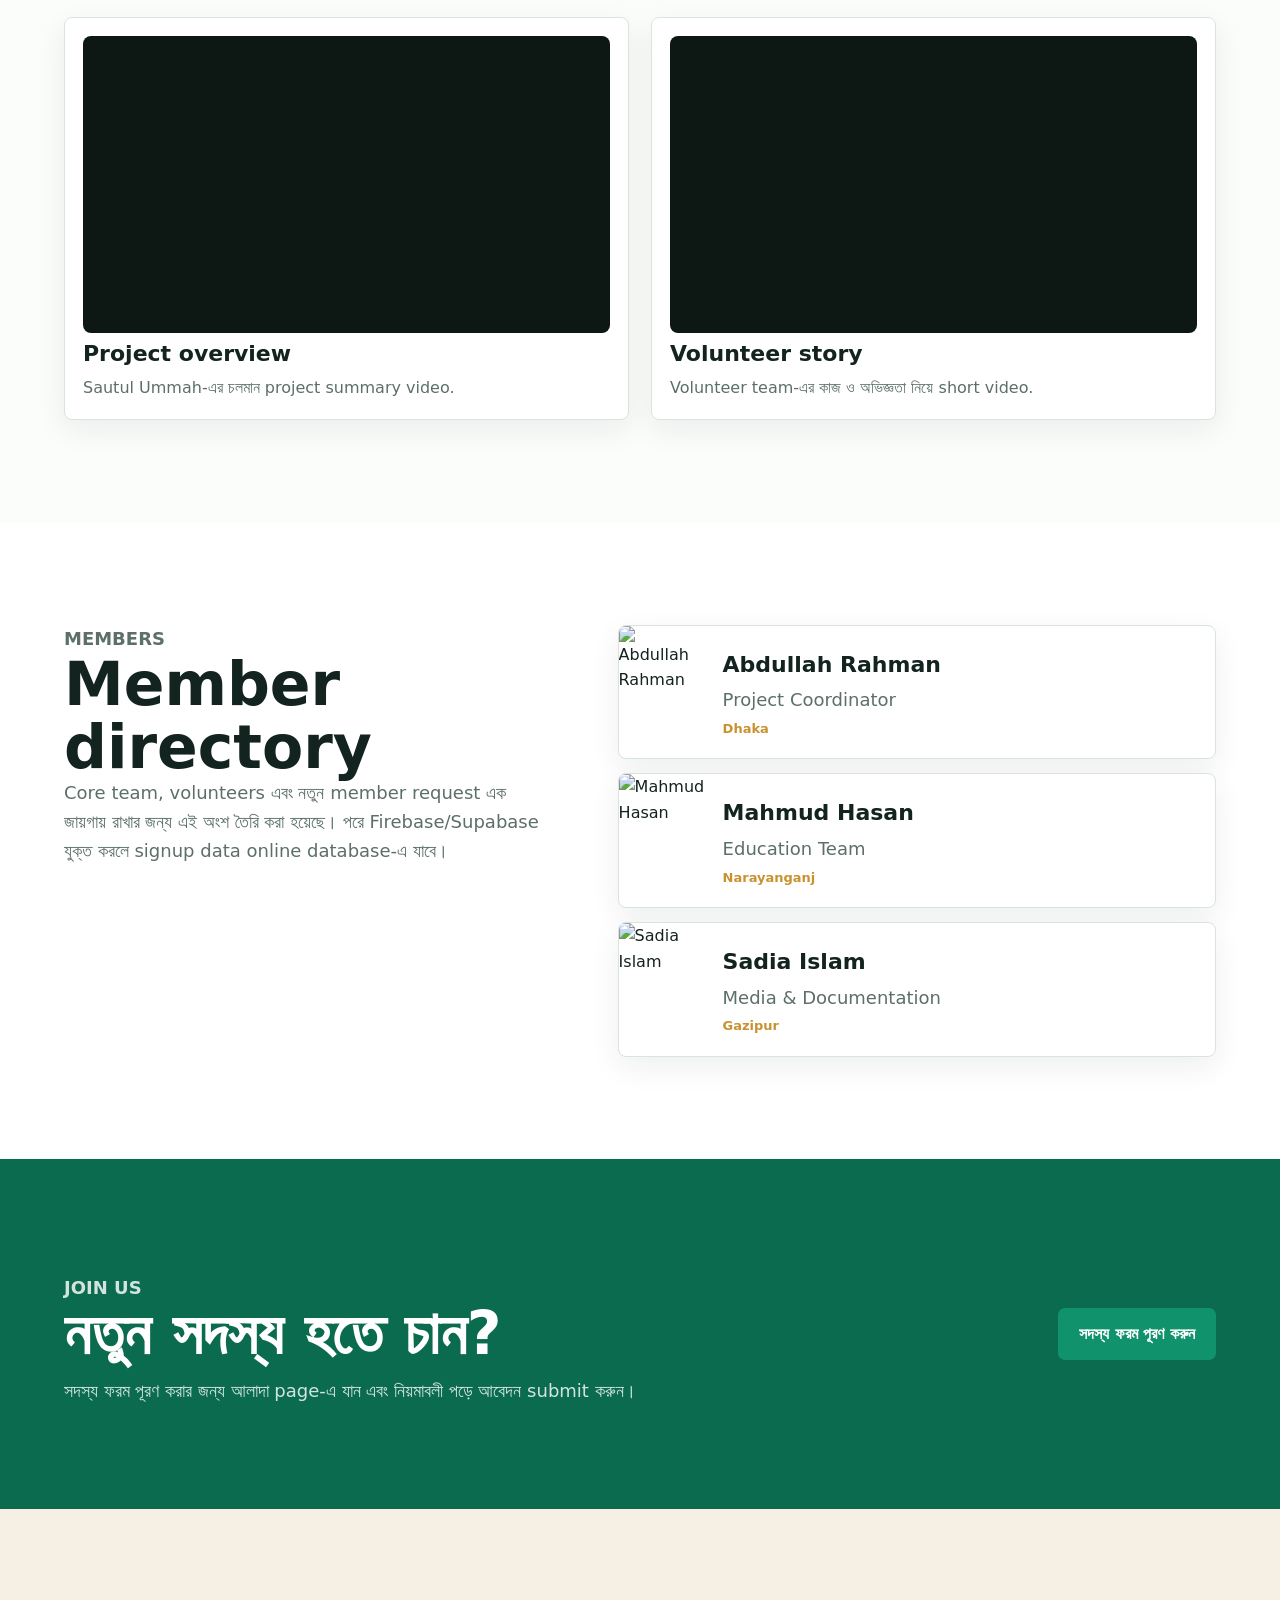
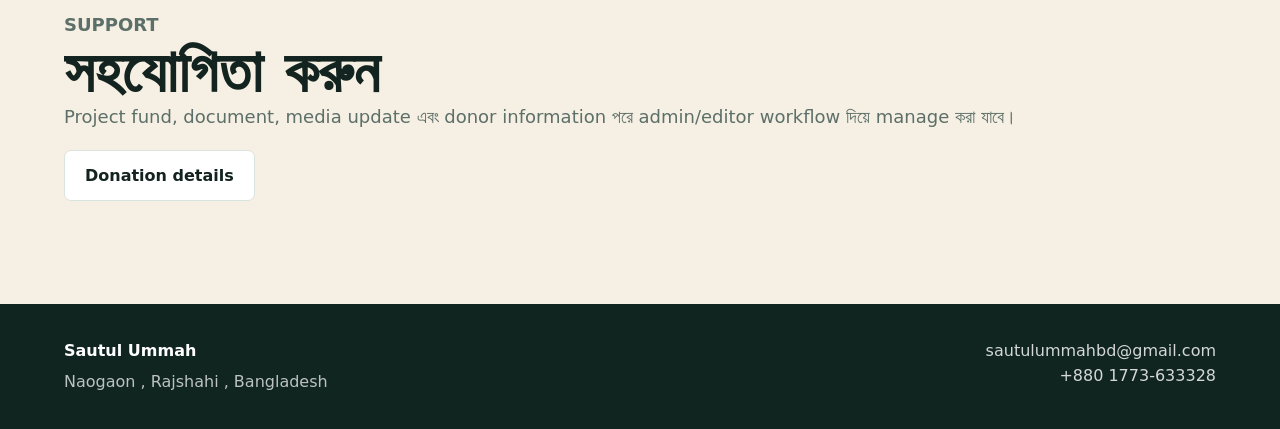
==== commit 8a1f69aa: "Update index.html" ====
--- a/index.html
+++ b/index.html
@@ -24,7 +24,7 @@
         />
         <span>
           <strong>Sautul Ummah</strong>
-          <small>শিক্ষা, সেবা, দাওয়াহ</small>
+          <small>GKwU A-ivR‰bwZK I mgvRKj¨vYg~jK Øxwb msMVb </small>
         </span>
       </a>
 
@@ -63,11 +63,11 @@
 
       <section class="stats-band" aria-label="Sautul Ummah highlights">
         <div>
-          <strong data-stat="members">120+</strong>
+          <strong data-stat="members">52+</strong>
           <span>Active members</span>
         </div>
         <div>
-          <strong data-stat="projects">08</strong>
+          <strong data-stat="projects">06</strong>
           <span>Running projects</span>
         </div>
         <div>
@@ -75,7 +75,7 @@
           <span>Families reached</span>
         </div>
         <div>
-          <strong data-stat="events">24</strong>
+          <strong data-stat="events">7</strong>
           <span>Programs arranged</span>
         </div>
       </section>
@@ -164,11 +164,11 @@
     <footer class="site-footer" id="contact">
       <div>
         <strong>Sautul Ummah</strong>
-        <p>Dhaka, Bangladesh</p>
+        <p>Naogaon , Rajshahi , Bangladesh</p>
       </div>
       <div>
-        <a href="mailto:info@sautulummah.org">info@sautulummah.org</a>
-        <a href="tel:+8801000000000">+880 1000-000000</a>
+        <a href="mailto:sautulummahbd@gmail.com">sautulummahbd@gmail.com</a>
+        <a href="tel:+8801773633328">+880 1773-633328</a>
       </div>
     </footer>
 
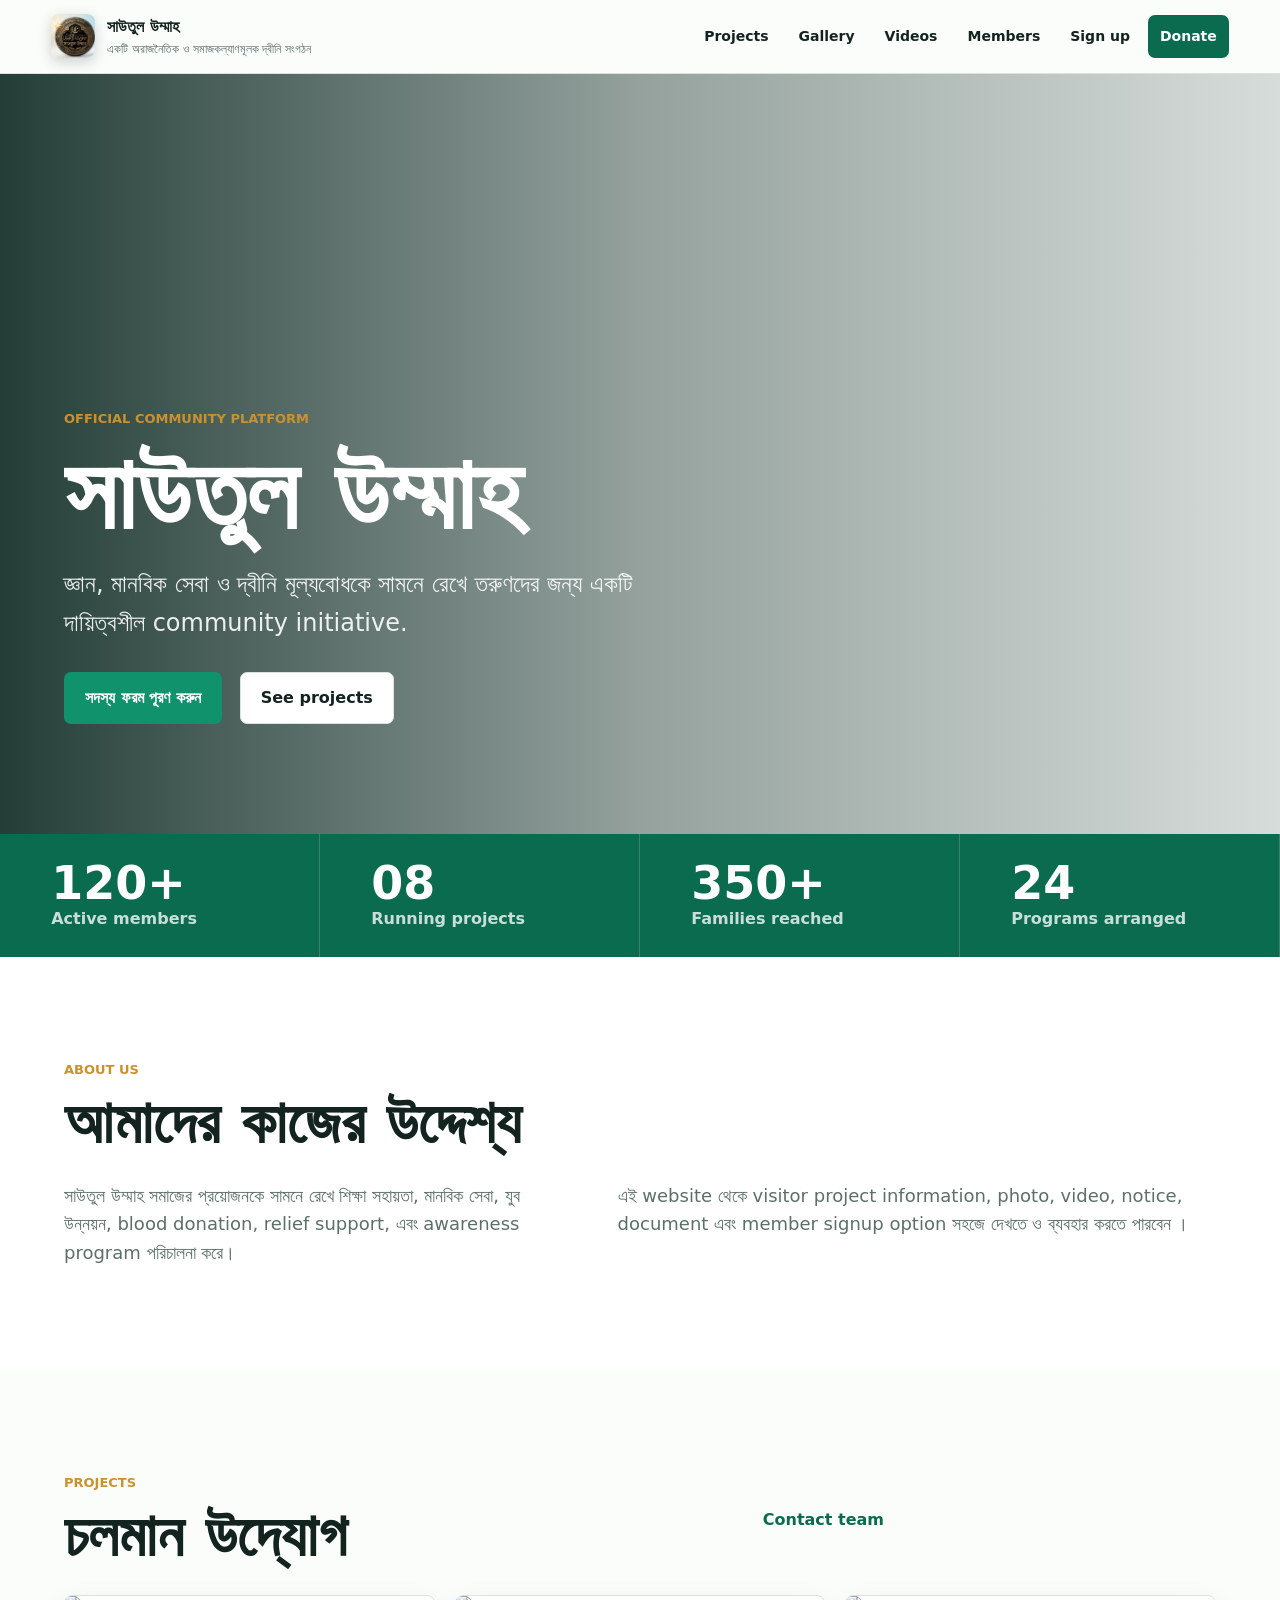
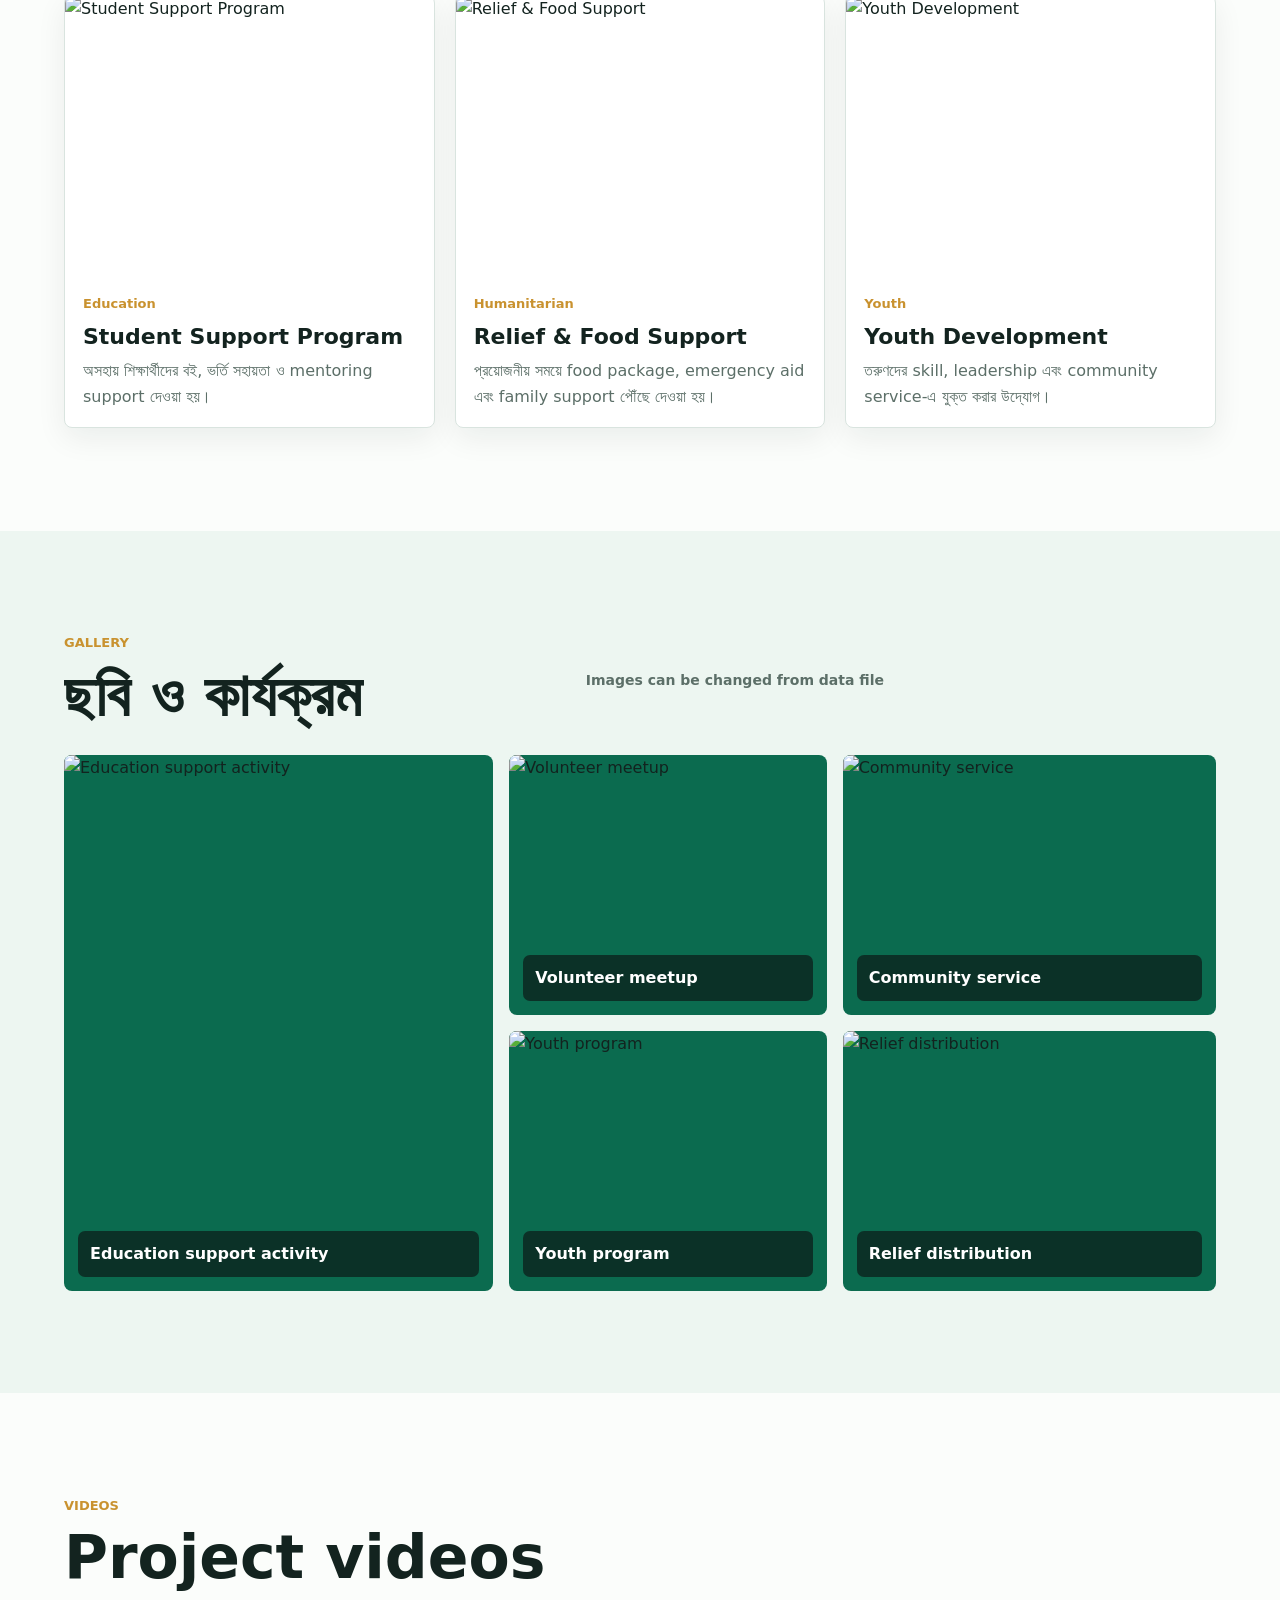
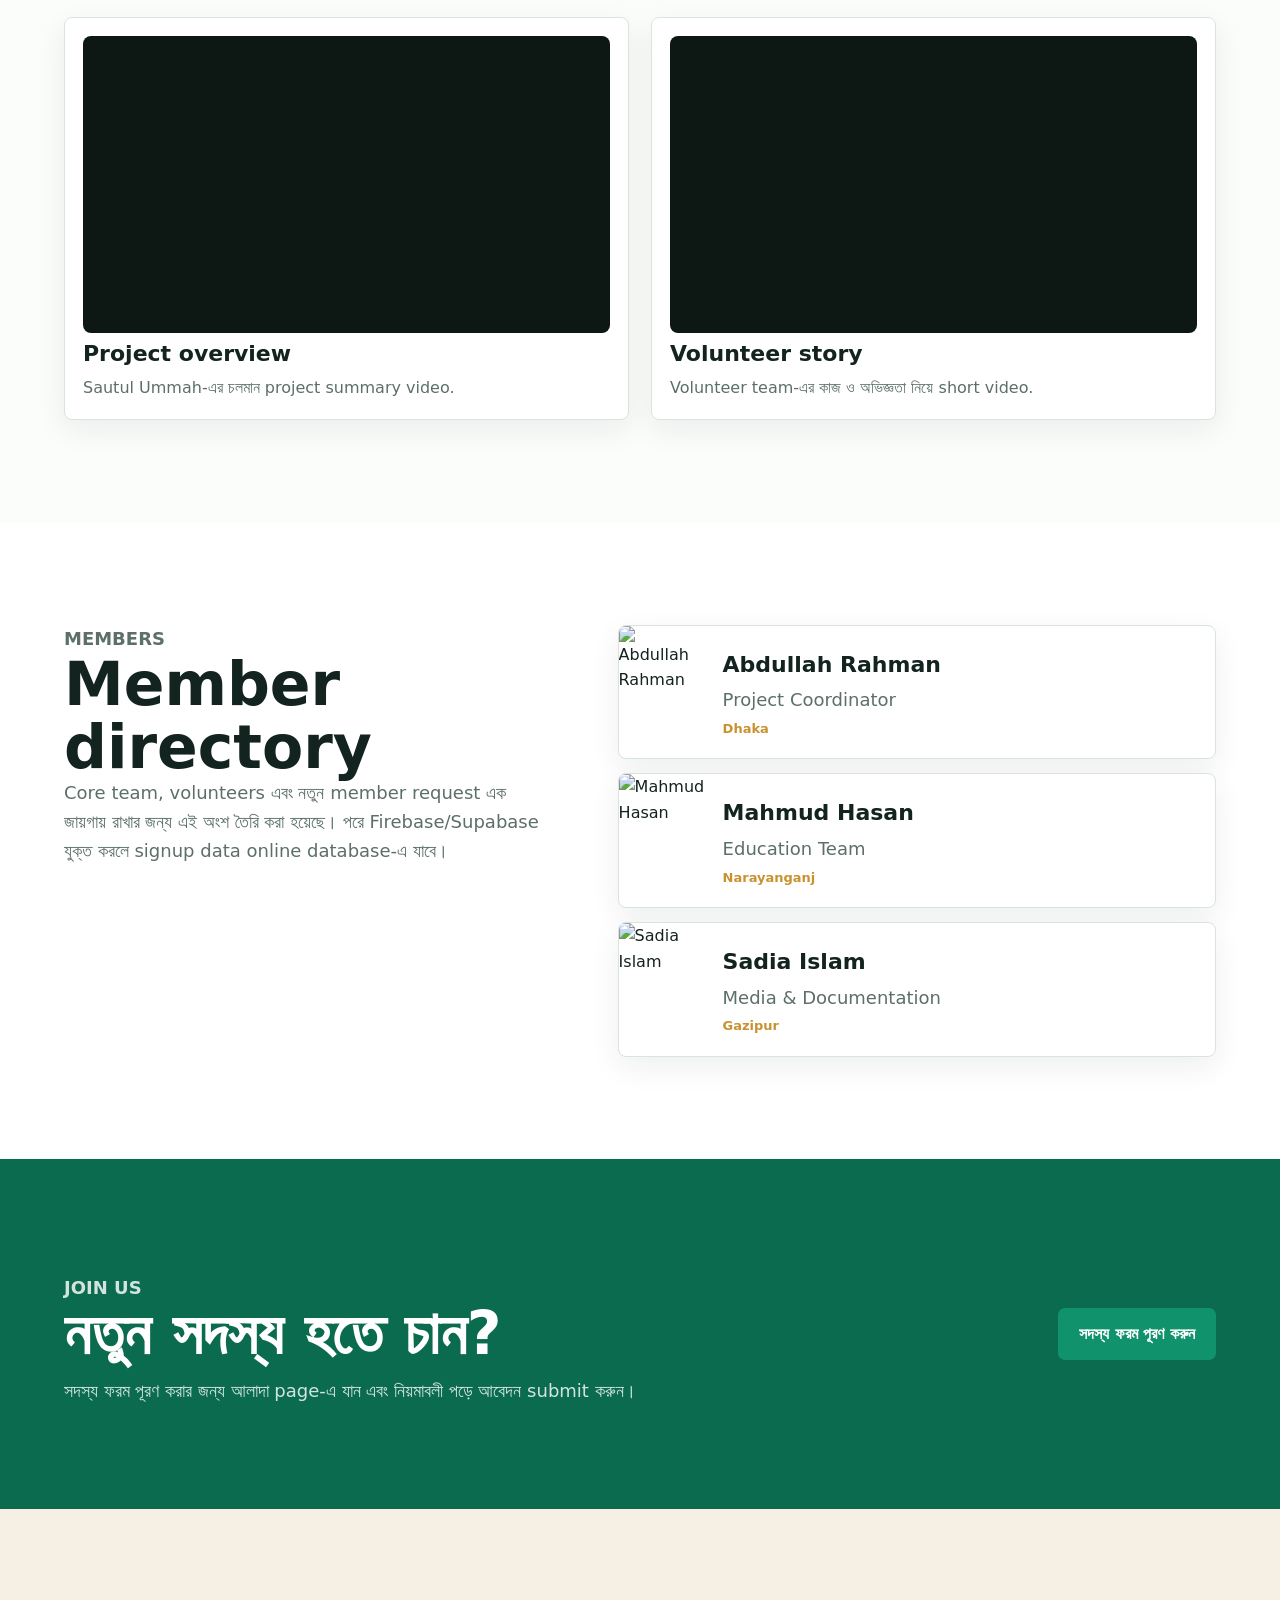
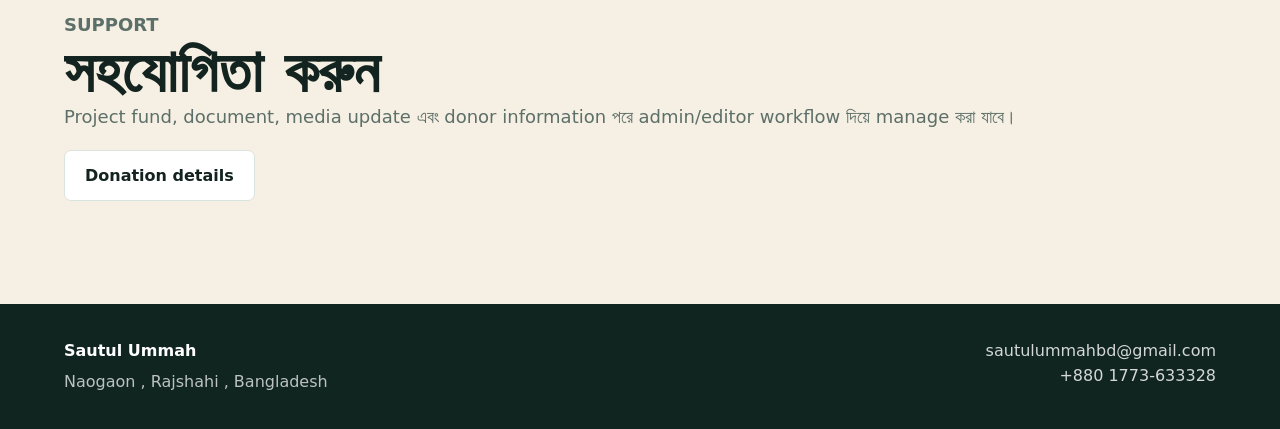
==== commit 665fbe27: "Update index.html" ====
--- a/index.html
+++ b/index.html
@@ -5,7 +5,7 @@
     <meta name="viewport" content="width=device-width, initial-scale=1" />
     <meta
       name="description"
-      content="Sautul Ummah - GKwU A-ivR‰bwZK I mgvRKj¨vYg~jK Øxwb msMVb "
+      content="সাউতুল উম্মাহ - একটি অরাজনৈতিক ও সমাজকল্যাণমূলক দ্বীনি সংগঠন "
     />
     <title>Sautul Ummah</title>
     <link rel="preconnect" href="https://images.unsplash.com" />
@@ -23,8 +23,8 @@
           style="width: 44px; height: 44px; max-width: 44px; flex: 0 0 44px; object-fit: cover;"
         />
         <span>
-          <strong>Sautul Ummah</strong>
-          <small>GKwU A-ivR‰bwZK I mgvRKj¨vYg~jK Øxwb msMVb </small>
+          <strong>সাউতুল উম্মাহ</strong>
+          <small>একটি অরাজনৈতিক ও সমাজকল্যাণমূলক দ্বীনি সংগঠন </small>
         </span>
       </a>
 
@@ -49,7 +49,7 @@
         <div class="hero-media" role="img" aria-label="Community education and service"></div>
         <div class="hero-content">
           <p class="eyebrow">Official community platform</p>
-          <h1>Sautul Ummah</h1>
+          <h1>সাউতুল উম্মাহ</h1>
           <p>
             জ্ঞান, মানবিক সেবা ও দ্বীনি মূল্যবোধকে সামনে রেখে তরুণদের জন্য একটি
             দায়িত্বশীল community initiative.
@@ -87,12 +87,12 @@
         </div>
         <div class="intro-grid">
           <p>
-            Sautul Ummah সমাজের প্রয়োজনকে সামনে রেখে শিক্ষা সহায়তা, মানবিক সেবা,
+            সাউতুল উম্মাহ সমাজের প্রয়োজনকে সামনে রেখে শিক্ষা সহায়তা, মানবিক সেবা,
             যুব উন্নয়ন, blood donation, relief support, এবং awareness program পরিচালনা করে।
           </p>
           <p>
             এই website থেকে visitor project information, photo, video, notice, document
-            এবং member signup option সহজে দেখতে ও ব্যবহার করতে পারবে।
+            এবং member signup option সহজে দেখতে ও ব্যবহার করতে পারবেন ।
           </p>
         </div>
       </section>
